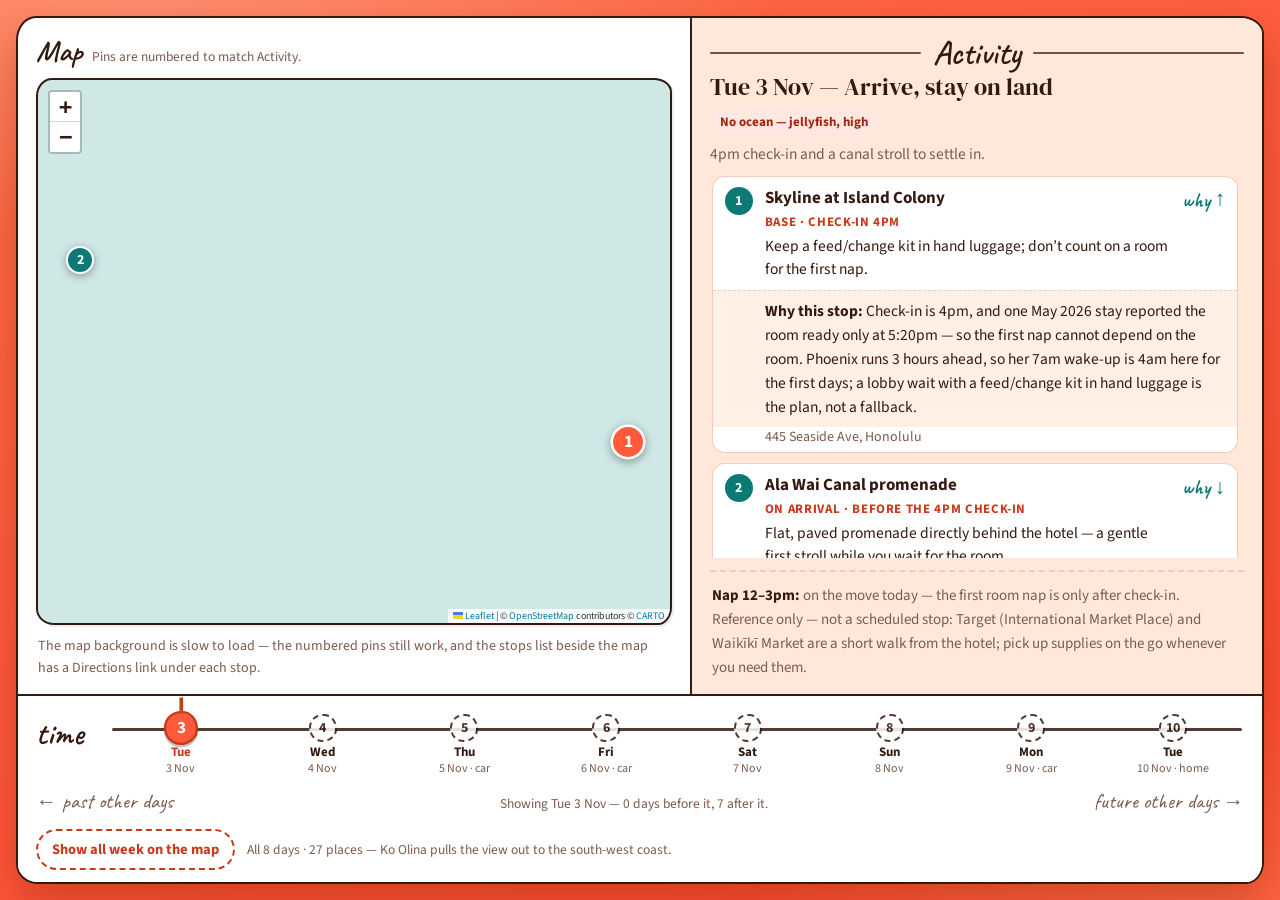
==== old_hawaii.html @ 99d87aa1 "add the website" ====
<!doctype html>
<html lang="en">
<head>
<meta charset="utf-8" />
<meta name="viewport" content="width=device-width, initial-scale=1, viewport-fit=cover" />
<meta name="color-scheme" content="light" />
<link rel="icon" href="data:," />
<title>Hawai&#699;i Retreat — Interactive Map · 3–10 Nov 2026</title>
<meta name="description" content="Interactive map of the Hawaiʻi retreat, Tue 3 – Tue 10 Nov 2026: pick a day on the timeline to see that day's stops, with the reason behind each one." />
<link rel="preconnect" href="https://fonts.googleapis.com">
<link rel="preconnect" href="https://fonts.gstatic.com" crossorigin>
<link href="https://fonts.googleapis.com/css2?family=Caveat:wght@500;600;700&family=DM+Serif+Display:ital@0;1&family=Source+Sans+3:ital,wght@0,400;0,600;0,700;1,400&display=swap" rel="stylesheet">
<link rel="stylesheet" href="[data-uri]">
<style>
:root{
  --bg:#FF5A3C; --panel:#FFF0E6; --panel2:#FFE8D9; --ink:#33190F; --muted:#7C5B4D;
  --line:#F2CDBB; --teal:#0B7A75; --teal-d:#095E59; --coral:#C93A1D; --coral-bright:#FF5A3C; --coral-bg:#FFE4D8;
  --card:#ffffff; --shadow:0 18px 44px rgba(120,30,8,.35);
  --serif:"DM Serif Display","Iowan Old Style",Palatino,Georgia,serif;
  --sans:"Source Sans 3",system-ui,-apple-system,"Segoe UI",Roboto,sans-serif;
}
*{box-sizing:border-box}
html{scroll-behavior:smooth}
body{margin:0;color:var(--ink);font-family:var(--sans);font-size:17px;line-height:1.6;-webkit-font-smoothing:antialiased;
  background:radial-gradient(1100px 520px at 12% -8%,rgba(255,255,255,.28),rgba(255,255,255,0) 60%),
             radial-gradient(900px 500px at 96% 108%,rgba(255,140,90,.55),rgba(255,140,90,0) 55%),
             linear-gradient(158deg,#FF7046 0%,#FF5A3C 46%,#FF4A2E 100%);
  background-attachment:fixed}
a{color:var(--coral);text-underline-offset:2px}
a:hover{color:var(--teal)}
h1,h2,h3{font-family:var(--serif);font-weight:400;line-height:1.12;margin:0}
p{margin:0 0 .8em}
.page{min-height:100dvh;display:flex;padding:16px}
/* Map */
.map-canvas{min-height:400px;border:1px solid var(--line);border-radius:14px;overflow:hidden;background:var(--panel)}
.map-canvas:empty::before{content:"Loading map…";display:block;padding:20px;color:var(--muted)}
.map-note{font-size:14px;color:var(--muted);margin-top:10px}
.leaflet-container{background:#CFE8E6;font-family:var(--sans)}
.leaflet-container .pin-wrap{background:transparent;border:0}
.leaflet-control-attribution{background:rgba(255,255,255,.88)!important;font-size:10px!important}
.leaflet-control-zoom a{background:var(--card)!important;color:var(--ink)!important;border-color:var(--line)!important}
.pin{width:28px;height:28px;border-radius:50%;background:var(--teal);color:#fff;display:flex;align-items:center;justify-content:center;font-weight:700;font-size:14px;line-height:1;border:2px solid #fff;box-shadow:0 2px 8px rgba(0,0,0,.35);cursor:pointer;font-family:var(--sans)}
.pin--on{background:var(--coral-bright);transform:scale(1.25)}
.stop-list{list-style:none;margin:12px 0 0;padding:0}
.stop-row{display:grid;grid-template-columns:30px 1fr;gap:10px;padding:12px 10px;border-top:1px solid var(--line);cursor:pointer;border-radius:8px}
.stop-row:first-child{border-top:none}
.stop-row:hover{background:var(--panel)}
.stop-row.map-selected{background:var(--panel2);outline:2px solid var(--teal)}
.stop-num{width:28px;height:28px;border-radius:50%;background:var(--teal);color:#fff;display:flex;align-items:center;justify-content:center;font-weight:700;font-size:14px}
.stop-row.map-selected .stop-num{background:var(--coral)}
.stop-time{font-size:13px;font-weight:700;letter-spacing:.05em;text-transform:uppercase;color:var(--coral);margin:2px 0}
.stop-row p{margin:0 0 .3em;font-size:15.5px;line-height:1.5}
.stop-addr{font-size:14px;color:var(--muted)}
.stop-links{font-size:14px;margin-top:4px}
.stop-links a{font-weight:600}
.opt-tag{display:inline-block;font-size:12px;font-weight:700;letter-spacing:.05em;text-transform:uppercase;border:1px solid var(--line);border-radius:999px;padding:2px 8px;margin-left:6px;color:var(--muted);vertical-align:middle}
.badge{display:inline-block;font-size:13px;font-weight:700;padding:5px 10px;border-radius:999px;white-space:nowrap}
.badge.no{background:#FFE8E0;color:#A32312}
.badge.pool{background:#FFF3D0;color:#8A5A00}
.badge.ocean{background:#E2F3E8;color:#1d6b43}
.badge.car{background:var(--coral-bg);color:#8A2A12}
/* ---- Sketched timeline plan: one panel, map left, Activity right, time along the bottom ---- */
.sketch-plan{--hand:"Caveat","Segoe Print",cursive;flex:1;width:100%;max-width:1480px;margin:auto;display:flex;flex-direction:column;height:calc(100dvh - 32px);min-height:560px;border:2px solid var(--ink);border-radius:20px 24px 18px 22px/24px 18px 22px 20px;background:var(--card);box-shadow:var(--shadow);overflow:hidden}
.sketch-stage{flex:1 1 auto;min-height:0;display:grid;grid-template-columns:1.08fr .92fr;align-items:stretch}
.sketch-map-col{padding:18px 18px 14px;min-width:0;min-height:0;display:flex;flex-direction:column;overflow:hidden}
.sketch-col-head{display:flex;align-items:baseline;gap:10px;margin-bottom:10px}
.sketch-word{font-family:var(--hand);font-size:30px;font-weight:600;line-height:1}
.sketch-col-note{font-size:13.5px;color:var(--muted)}
.sketch-plan .map-canvas{flex:1 1 auto;height:auto;border:2px solid var(--ink);border-radius:16px 18px 14px 18px/18px 14px 18px 16px;box-shadow:2px 2px 0 rgba(23,33,30,.08)}
.sketch-plan .map-note{margin:10px 2px 0}
.sketch-activity-col{display:flex;flex-direction:column;min-width:0;min-height:0;overflow:hidden;border-left:2px solid var(--ink);padding:18px 18px 14px;background:var(--panel2)}
.activity-word{display:flex;align-items:center;gap:12px;font-family:var(--hand);font-size:34px;font-weight:600;line-height:1;margin:0 0 4px}
.activity-rule{flex:1;border-top:2px solid var(--ink);opacity:.7;border-radius:2px}
#activityTitle{font-size:24px;margin:0}
.sketch-plan .panel-status{margin:6px 0 4px}
.sketch-plan .panel-summary{color:var(--muted);font-size:15.5px;margin:0 0 8px}
.sketch-plan .stop-list{margin:0}
.stop-scroll{flex:1 1 auto;min-height:120px;overflow-y:auto;overscroll-behavior:contain;scrollbar-width:thin;scrollbar-color:var(--coral) transparent;padding:2px 6px 2px 2px}
.stop-scroll::-webkit-scrollbar{width:8px}
.stop-scroll::-webkit-scrollbar-thumb{background:var(--coral);border-radius:99px}
.stop-scroll::-webkit-scrollbar-track{background:transparent}
.sketch-plan .stop-row{display:block;padding:0;margin:0 0 10px;border:1.5px solid var(--line);border-radius:12px 14px 12px 14px/14px 12px 14px 12px;background:var(--card);cursor:default;overflow:hidden}
.sketch-plan .stop-row:hover{background:var(--card)}
.sketch-plan .stop-row.map-selected{background:var(--card);outline:none;border-color:var(--coral);box-shadow:0 0 0 2px var(--coral)}
.sketch-plan .stop-row.map-selected .stop-num{background:var(--coral)}
.stop-toggle{appearance:none;border:0;background:transparent;font:inherit;color:inherit;display:grid;grid-template-columns:30px minmax(0,1fr) auto;gap:10px;align-items:start;width:100%;padding:10px 12px 8px;cursor:pointer;text-align:left}
.stop-toggle:focus-visible{outline:3px solid var(--coral);outline-offset:-3px;border-radius:8px}
.stop-main{min-width:0}
.stop-name{display:block;font-weight:700;font-size:17px;line-height:1.35}
.stop-time{display:block;font-size:13px;font-weight:700;letter-spacing:.05em;text-transform:uppercase;color:var(--coral);margin:2px 0}
.stop-note{display:block;font-size:15.5px;line-height:1.5;margin-top:2px}
.why-chip{font-family:var(--hand);font-size:21px;font-weight:600;color:var(--teal);white-space:nowrap;line-height:1.1;padding-top:2px}
.why-chip .why-arrow{display:inline-block}
.stop-row.is-open .why-chip .why-arrow{transform:rotate(180deg)}
.stop-why{display:none;border-top:1.5px dashed var(--line);background:var(--panel);padding:8px 14px 8px 52px}
.stop-why p{margin:0;font-size:15.5px;line-height:1.55}
.stop-row.is-open .stop-why{display:block}
@media (hover:hover) and (pointer:fine){
  .sketch-plan .stop-row:hover .stop-why,.sketch-plan .stop-row:focus-within .stop-why{display:block}
  .sketch-plan .stop-row:hover{border-color:var(--coral)}
}
.sketch-plan .stop-addr{font-size:14px;color:var(--muted);margin:0;padding:0 14px 4px 52px}
.sketch-plan .stop-links{font-size:14px;margin:0;padding:0 14px 12px 52px}
.sketch-plan .panel-foot{border-top:2px dashed var(--line);margin:12px 0 0;padding:12px 2px 0;font-size:15px;color:var(--muted)}
.sketch-plan .panel-foot b{color:var(--ink)}
.plan-timeline{flex:none;border-top:2px solid var(--ink);padding:10px 18px 12px;background:var(--card)}
.plan-timeline-top{display:grid;grid-template-columns:64px 1fr;gap:10px;align-items:start}
.time-label{font-family:var(--hand);font-size:32px;font-weight:600;line-height:1;padding-top:12px}
.tl-track{position:relative;display:flex;align-items:stretch;min-width:0}
.tl-line{position:absolute;left:2px;right:2px;top:22px;height:3px;background:var(--ink);border-radius:3px;opacity:.85}
.tl-node{position:relative;flex:1 1 0;min-width:0;appearance:none;border:0;background:transparent;font:inherit;color:var(--ink);cursor:pointer;display:flex;flex-direction:column;align-items:center;gap:3px;padding:8px 2px 4px;border-radius:12px}
.tl-node:focus-visible{outline:3px solid var(--coral);outline-offset:2px}
.tl-dot{width:28px;height:28px;border-radius:50% 46% 52% 48%/48% 52% 46% 50%;border:2.5px solid var(--ink);background:var(--card);display:flex;align-items:center;justify-content:center;font-weight:700;font-size:14px;line-height:1;position:relative;z-index:1}
.tl-node.is-past .tl-dot{background:var(--panel2)}
.tl-node.is-future .tl-dot{background:var(--card);border-style:dashed;opacity:.85}
.tl-node.is-current .tl-dot{background:var(--coral-bright);border-color:var(--coral);color:#fff;transform:scale(1.22);box-shadow:0 2px 0 rgba(23,33,30,.25)}
.tl-node.is-current .tl-dot::after{content:"";position:absolute;left:50%;top:-13px;width:2.5px;height:11px;background:var(--coral);transform:translateX(-50%)}
.tl-node.is-current .tl-dow{color:var(--coral)}
.tl-node:hover .tl-dot{border-color:var(--coral)}
.tl-dow{font-size:13px;font-weight:700;line-height:1.1}
.tl-date{font-size:12px;color:var(--muted);line-height:1.1;white-space:nowrap}
.tl-captions{display:flex;flex-wrap:wrap;gap:2px 14px;justify-content:space-between;align-items:baseline;margin-top:6px}
.tl-cap{font-family:var(--hand);font-size:21px;color:var(--muted);white-space:nowrap}
.tl-status{flex:1 1 180px;text-align:center;font-size:13.5px;color:var(--muted)}
.tl-all{display:flex;flex-wrap:wrap;gap:8px 12px;align-items:center;margin-top:10px}
.allweek-btn{appearance:none;border:2px dashed var(--coral);background:transparent;color:var(--coral);font:inherit;font-weight:700;font-size:14.5px;padding:7px 14px;border-radius:999px;cursor:pointer}
.allweek-btn[aria-pressed="true"]{background:var(--coral);color:#fff;border-style:solid}
.allweek-btn:focus-visible{outline:3px solid var(--coral);outline-offset:2px}
.tl-all-note{font-size:13.5px;color:var(--muted)}
@media (max-width:820px){
  .page{padding:8px}
  .sketch-plan{height:auto;min-height:0}
  .sketch-stage{grid-template-columns:1fr}
  .sketch-activity-col{border-left:0;border-top:2px solid var(--ink)}
  .sketch-plan .map-canvas{flex:none;height:340px;min-height:340px}
  .stop-scroll{max-height:430px}
  .plan-timeline-top{grid-template-columns:1fr}
  .time-label{padding-top:0;font-size:28px}
  .tl-dot{width:26px;height:26px}
  .tl-dow{font-size:12px}
  .tl-date{font-size:11px;white-space:normal;line-height:1.05;text-align:center}
  .tl-extra{display:none}
  .tl-cap{font-size:19px}
  body{font-size:16.5px}
}
@media (prefers-reduced-motion: reduce){
  html{scroll-behavior:auto}
  .stop-row.is-open .why-chip .why-arrow{transform:none}
}
</style>
</head>
<body>
<main class="page">
<div class="sketch-plan" id="sketchPlan">
    <div class="sketch-stage">
      <div class="sketch-map-col">
        <div class="sketch-col-head"><span class="sketch-word">Map</span><span class="sketch-col-note">Pins are numbered to match Activity.</span></div>
        <div id="mapMount" class="map-canvas" role="region" aria-label="Map of the selected day's stops"></div>
        <p class="map-note" id="mapStatus">Loading the map… Pins are numbered to match the stops list. Tap a pin, or a stop, to highlight it; tap a stop’s Directions link to open the route from the hotel.</p>
      </div>
      <div class="sketch-activity-col">
        <div class="activity-head">
          <p class="activity-word"><span class="activity-rule" aria-hidden="true"></span><span>Activity</span><span class="activity-rule" aria-hidden="true"></span></p>
          <h3 id="activityTitle">Tue 3 Nov — Arrive, stay on land</h3>
          <p class="panel-status" id="activityBadge"><span class="badge no">No ocean — jellyfish, high</span></p>
          <p class="panel-summary" id="activitySummary">4pm check-in and a canal stroll to settle in.</p>
        </div>
        <ol class="stop-list stop-scroll" id="stopList" aria-label="Stops for the selected day">
          <li class="stop-row"><button type="button" class="stop-toggle" aria-expanded="false" aria-controls="why-tue-0" aria-label="Stop 1: Skyline at Island Colony — show why this stop"><span class="stop-num">1</span><span class="stop-main"><span class="stop-name">Skyline at Island Colony — base</span><span class="stop-time">Base · check-in 4pm</span><span class="stop-note">Keep a feed/change kit in hand luggage; don’t count on a room for the first nap.</span></span><span class="why-chip" aria-hidden="true">why <span class="why-arrow">↓</span></span></button><div class="stop-why" id="why-tue-0"><p><strong>Why this stop:</strong> Check-in is 4pm, and one May 2026 stay reported the room ready only at 5:20pm — so the first nap cannot depend on the room. Phoenix runs 3 hours ahead, so her 7am wake-up is 4am here for the first days; a lobby wait with a feed/change kit in hand luggage is the plan, not a fallback.</p></div><p class="stop-addr">445 Seaside Ave, Honolulu</p></li>
          <li class="stop-row"><button type="button" class="stop-toggle" aria-expanded="false" aria-controls="why-tue-1" aria-label="Stop 2: Ala Wai Canal promenade — show why this stop"><span class="stop-num">2</span><span class="stop-main"><span class="stop-name">Ala Wai Canal promenade</span><span class="stop-time">On arrival · before the 4pm check-in</span><span class="stop-note">Flat, paved promenade directly behind the hotel — a gentle first stroll while you wait for the room.</span></span><span class="why-chip" aria-hidden="true">why <span class="why-arrow">↓</span></span></button><div class="stop-why" id="why-tue-1"><p><strong>Why this stop:</strong> The flat, paved, stroller-perfect promenade directly behind the hotel — about 1.5 miles along the canal, where outrigger crews train — is the ideal first-day outing: it fills the wait for the 4pm check-in after storing luggage, needs no ocean on a high-jellyfish day, and is best in daylight, since evenings can have biting bugs.</p></div><p class="stop-addr">Ala Wai Canal, Honolulu</p><p class="stop-links"><a href="https://www.google.com/maps/dir/?api=1&amp;destination=Ala%20Wai%20Canal%2C%20Honolulu%2C%20HI&amp;origin=21.281147,-157.825744&amp;travelmode=walking" target="_blank" rel="noopener">Directions from the hotel</a></p></li>
        </ol>
        <p class="panel-foot" id="napFoot"><b>Nap 12–3pm:</b> on the move today — the first room nap is only after check-in. Reference only — not a scheduled stop: Target (International Market Place) and Waikīkī Market are a short walk from the hotel; pick up supplies on the go whenever you need them.</p>
      </div>
    </div>

    <div class="plan-timeline" id="planTimeline">
      <div class="plan-timeline-top">
        <span class="time-label" aria-hidden="true">time</span>
        <div class="tl-track" role="group" aria-label="Trip timeline — choose a day">
          <span class="tl-line" aria-hidden="true"></span>
          <button class="tl-node is-current" type="button" data-day="tue" aria-pressed="true" aria-current="date"><span class="tl-dot">3</span><span class="tl-dow">Tue</span><span class="tl-date">3 Nov</span></button>
          <button class="tl-node is-future" type="button" data-day="wed" aria-pressed="false"><span class="tl-dot">4</span><span class="tl-dow">Wed</span><span class="tl-date">4 Nov</span></button>
          <button class="tl-node is-future" type="button" data-day="thu" aria-pressed="false"><span class="tl-dot">5</span><span class="tl-dow">Thu</span><span class="tl-date">5 Nov<span class="tl-extra"> · car</span></span></button>
          <button class="tl-node is-future" type="button" data-day="fri" aria-pressed="false"><span class="tl-dot">6</span><span class="tl-dow">Fri</span><span class="tl-date">6 Nov<span class="tl-extra"> · car</span></span></button>
          <button class="tl-node is-future" type="button" data-day="sat" aria-pressed="false"><span class="tl-dot">7</span><span class="tl-dow">Sat</span><span class="tl-date">7 Nov</span></button>
          <button class="tl-node is-future" type="button" data-day="sun" aria-pressed="false"><span class="tl-dot">8</span><span class="tl-dow">Sun</span><span class="tl-date">8 Nov</span></button>
          <button class="tl-node is-future" type="button" data-day="mon" aria-pressed="false"><span class="tl-dot">9</span><span class="tl-dow">Mon</span><span class="tl-date">9 Nov<span class="tl-extra"> · car</span></span></button>
          <button class="tl-node is-future" type="button" data-day="tue10" aria-pressed="false"><span class="tl-dot">10</span><span class="tl-dow">Tue</span><span class="tl-date">10 Nov<span class="tl-extra"> · home</span></span></button>
        </div>
      </div>
      <div class="tl-captions"><span class="tl-cap">← past other days</span><span class="tl-status" id="timelineStatus" role="status">Showing Tue 3 Nov — 0 days before it, 7 after it.</span><span class="tl-cap">future other days →</span></div>
      <div class="tl-all"><button class="allweek-btn" id="allWeekBtn" type="button" data-day="all" aria-pressed="false">Show all week on the map</button><span class="tl-all-note">All 8 days · 27 places — Ko Olina pulls the view out to the south-west coast.</span></div>
    </div>
  </div>
</main>
<script src="[data-uri]"></script>
<script>
(function(){
  /* Coordinates resolved via Meta places graph, 1 Nov 2026 survey addresses. */
  var HOTEL={lat:21.281147,lng:-157.825744};
  var PLACES={
    hotel:{label:"Skyline at Island Colony",venue:"Skyline at Island Colony",address:"445 Seaside Ave",locality:"Honolulu",region:"HI",lat:21.281147,lng:-157.825744,disp:"445 Seaside Ave, Honolulu"},
    alawai:{label:"Ala Wai Canal promenade",venue:"Ala Wai Canal",address:"",locality:"Honolulu",region:"HI",lat:21.2848,lng:-157.8375,disp:"Ala Wai Canal, Honolulu"},
    aquarium:{label:"Waik\u012bk\u012b Aquarium",venue:"Waik\u012bk\u012b Aquarium",address:"2777 Kal\u0101kaua Ave",locality:"Honolulu",region:"HI",lat:21.265825,lng:-157.821500,disp:"2777 Kal\u0101kaua Ave, Honolulu"},
    kaimana:{label:"Kaimana / Sans Souci Beach",venue:"Kaimana Beach",address:"2863 Kal\u0101kaua Ave",locality:"Honolulu",region:"HI",lat:21.263378,lng:-157.821682,disp:"2863 Kal\u0101kaua Ave, Honolulu"},
    hwak:{label:"House Without A Key, Halekulani",venue:"House Without A Key",address:"2199 K\u0101lia Rd",locality:"Honolulu",region:"HI",lat:21.277497,lng:-157.831939,disp:"2199 K\u0101lia Rd, Honolulu"},
    hyatt:{label:"Hyatt Regency — farmers market",venue:"Hyatt Regency Waikiki Beach Resort and Spa",address:"2424 Kal\u0101kaua Ave",locality:"Honolulu",region:"HI",lat:21.276113,lng:-157.825406,disp:"2424 Kal\u0101kaua Ave, Honolulu"},
    hanauma:{label:"Hanauma Bay Lookout — viewpoint only",venue:"Hanauma Bay Lookout",address:"",locality:"Honolulu",region:"HI",lat:21.2691,lng:-157.6940,disp:"Hanauma Bay Lookout, Honolulu"},
    halona:{label:"Halona Blowhole",venue:"Halona Blowhole",address:"",locality:"Honolulu",region:"HI",lat:21.2826,lng:-157.6774,disp:"Halona Blowhole, Honolulu"},
    sandy:{label:"Sandy Beach — look only",venue:"Sandy Beach",address:"",locality:"Honolulu",region:"HI",lat:21.2855,lng:-157.6730,disp:"Sandy Beach, Honolulu"},
    makapuulookout:{label:"Makapu\u02bbu Lookout — roadside viewpoint",venue:"Makapu\u02bbu Lookout",address:"",locality:"Honolulu",region:"HI",lat:21.3094,lng:-157.6569,disp:"Makapu\u02bbu Lookout, Honolulu"},
    waimanalo:{label:"Waim\u0101nalo — drive-through / photo stop",venue:"Waim\u0101nalo",address:"",locality:"Waim\u0101nalo",region:"HI",lat:21.3345,lng:-157.6976,disp:"Waim\u0101nalo, Honolulu"},
    kailua:{label:"Kailua Beach Park",venue:"Kailua Beach Park",address:"",locality:"Kailua",region:"HI",lat:21.3976,lng:-157.7280,disp:"Kailua Beach Park, Kailua"},
    pali:{label:"Nu\u02bbuanu Pali Lookout",venue:"Nu\u02bbuanu Pali Lookout",address:"",locality:"Honolulu",region:"HI",lat:21.3669,lng:-157.7942,disp:"Nu\u02bbuanu Pali Lookout, Honolulu"},
    koolina:{label:"Ko Olina Lagoon 4",venue:"Ko Olina Lagoon 4",address:"",locality:"Kapolei",region:"HI",lat:21.328317,lng:-158.122013,disp:"Ko Olina, Kapolei"},
    fortderussy:{label:"Fort DeRussy Beach",venue:"Fort DeRussy Beach Park",address:"2055 K\u0101lia Rd",locality:"Honolulu",region:"HI",lat:21.279672,lng:-157.834162,disp:"2055 K\u0101lia Rd, Honolulu"},
    kcc:{label:"KCC Farmers Market",venue:"KCC Farmers Market",address:"4303 Diamond Head Rd",locality:"Honolulu",region:"HI",lat:21.270195,lng:-157.802523,disp:"4303 Diamond Head Rd, Honolulu"},
    alamoana:{label:"Ala Moana Beach Park",venue:"Ala Moana Beach Park",address:"1201 Ala Moana Blvd",locality:"Honolulu",region:"HI",lat:21.289963,lng:-157.847652,disp:"1201 Ala Moana Blvd, Honolulu"},
    kuhio:{label:"K\u016bhi\u014d Beach — walled pools & Hula Mound",venue:"K\u016bhi\u014d Beach Park",address:"2453 Kal\u0101kaua Ave",locality:"Honolulu",region:"HI",lat:21.273224,lng:-157.824099,disp:"2453 Kal\u0101kaua Ave, Honolulu"},
    paina:{label:"P\u0101\u02bbina Waik\u012bk\u012b",venue:"P\u0101\u02bbina Waik\u012bk\u012b",address:"2552 Kal\u0101kaua Ave",locality:"Honolulu",region:"HI",lat:21.273274,lng:-157.822375,disp:"2552 Kal\u0101kaua Ave, Honolulu"},
    ahaaina:{label:"\u02bbAha\u02bbaina, Royal Hawaiian",venue:"\u02bbAha\u02bbaina Luau",address:"2259 Kal\u0101kaua Ave",locality:"Honolulu",region:"HI",lat:21.277238,lng:-157.829118,disp:"2259 Kal\u0101kaua Ave, Honolulu"},
    magicisland:{label:"Magic Island Lagoon",venue:"Magic Island Lagoon",address:"",locality:"Honolulu",region:"HI",lat:21.283040,lng:-157.846869,disp:"Ala Moana Beach Park, Honolulu"},
    alamcenter:{label:"Ala Moana Center",venue:"Ala Moana Center",address:"1450 Ala Moana Blvd",locality:"Honolulu",region:"HI",lat:21.291102,lng:-157.843470,disp:"1450 Ala Moana Blvd, Honolulu"},
    royal:{label:"Royal Hawaiian Center",venue:"Royal Hawaiian Center",address:"2201 Kal\u0101kaua Ave",locality:"Honolulu",region:"HI",lat:21.279376,lng:-157.829739,disp:"2201 Kal\u0101kaua Ave, Honolulu"},
    zoo:{label:"Honolulu Zoo",venue:"Honolulu Zoo",address:"151 Kapahulu Ave",locality:"Honolulu",region:"HI",lat:21.2647,lng:-157.8196,disp:"151 Kapahulu Ave, Honolulu"},
    makapuu:{label:"Makapu\u02bbu Point Lighthouse Trail",venue:"Makapu\u02bbu Point Lighthouse Trail",address:"",locality:"Honolulu",region:"HI",lat:21.30875,lng:-157.650475,disp:"Makapu\u02bbu Point, Honolulu"},
    kapiolani:{label:"Kapi\u02bbolani Regional Park",venue:"Kapi\u02bbolani Regional Park",address:"3840 Paki Ave",locality:"Honolulu",region:"HI",lat:21.2680,lng:-157.8290,disp:"3840 Paki Ave, Honolulu"}
  };
  function S(placeId,time,note,opts){var o=opts||{};return {place:placeId,time:time,note:note,optional:!!o.optional,mode:o.mode||"walking"};}
  var DAYS={
    tue:{title:"Tue 3 Nov — Arrive, stay on land",badge:'<span class="badge no">No ocean — jellyfish, high</span>',summary:"4pm check-in and a canal stroll to settle in.",nap:"<b>Nap 12–3pm:</b> on the move today — the first room nap is only after check-in.",also:"Reference only — not a scheduled stop: Target (International Market Place) and Waikīkī Market are a short walk from the hotel; pick up supplies on the go whenever you need them.",stops:[
      S("hotel","Base · check-in 4pm","Keep a feed/change kit in hand luggage; don\u2019t count on a room for the first nap."),
      S("alawai","On arrival · before the 4pm check-in","Flat, paved promenade directly behind the hotel — a gentle first stroll while you wait for the room.") ]},
    wed:{title:"Wed 4 Nov — Aquarium morning, music evening",badge:'<span class="badge no">No swimming — jellyfish, high</span>',summary:"One small, quiet, indoor outing, walkable from the hotel — then music with an easy exit.",nap:"<b>Protected nap 12–3pm.</b> Nothing is scheduled over it.",also:"",stops:[
      S("hotel","Base","Pool is open, but today stays on land — jellyfish high."),
      S("aquarium","Morning · 9am–4:30pm","$12 adults, under-3 free. About 1 hour, stroller-friendly, no timed ticket."),
      S("kaimana","After the Aquarium","Stroll only — no swimming today. Check the lifeguard sign board first."),
      S("hwak","Arrive ~5pm · music 5:30–8:30pm","No ticket. Order food and leave the moment she is done.") ]},
    thu:{title:"Thu 5 Nov — Car day 1: Windward Loop scenic drive",badge:'<span class="badge car">Hui car day 1 · Windward Loop</span>',summary:"Car day 1: the Windward Loop scenic drive, home by ~12:15pm for the nap. A no-ocean day on the jellyfish tail — it costs nothing. Laundry in the afternoon rest block; the Hyatt farmers market in the evening.",nap:"<b>Nap / rest ~12:15–3:00pm</b> — protected, nothing is scheduled over it. Laundry fits in this afternoon rest block, on a weekday rather than Sunday.",also:"Optional upgrade only: \u02bbAha\u02bbaina at the Royal Hawaiian also runs Thu (5:30–8pm). Don\u2019t book both it and P\u0101\u02bbina.",stops:[
      S("hotel","Hui pickup · ~8:30am","Hui station in the P3 garage. Start 15 min early; photo-inspect the car in the app.",{mode:"driving"}),
      S("hanauma","Viewpoint only · 5–15 min","Lookout above the bay — no beach entry, no tickets. She naps in the car between stops.",{mode:"driving"}),
      S("halona","5–15 min","Blowhole viewpoint from the roadside lot — no tickets, no entry line.",{mode:"driving"}),
      S("sandy","Look only · 5–15 min","Dangerous shorebreak — no swimming, no paddling. Look from the car park only.",{mode:"driving"}),
      S("makapuulookout","Roadside viewpoint · 5–15 min","The roadside lookout, not Monday\u2019s trail — the view without the walk.",{mode:"driving"}),
      S("waimanalo","Drive-through / photo stop · 5–15 min","Slow drive-through, with a photo stop if she is awake and settled.",{mode:"driving"}),
      S("kailua","The one real stop · photos & stroll","Photos, a stroll, and a short paddle only if wind and flags allow. This is the beauty you crossed the island for.",{mode:"driving"}),
      S("pali","~10 minutes · on the way home","Famously gusty — baby in the carrier against your chest. Ten minutes, then back in the car.",{mode:"driving"}),
      S("hotel","Return · ~12:15pm","Home in time for the nap. The loop ends where it started.",{mode:"driving"}),
      S("hyatt","4–8pm","Farmers market — verify the day on the Hyatt activities board on arrival; listings conflict.") ]},
    fri:{title:"Fri 6 Nov — Car day 2: Ko Olina Lagoon 4",badge:'<span class="badge car">Hui car day 2 · First ocean dips</span>',summary:"The one far beach. Early, calm, one base, home for the nap.",nap:"<b>Nap starts only slightly late</b> — home ~12:00–12:15pm.",also:"Fallback if Hui is unavailable or she had a bad night: Ala Moana lagoon, no car needed.",stops:[
      S("hotel","Hui pickup · depart ~8am","Hui station in the P3 garage. Start 15 min early; photo-inspect the car in the app."),
      S("koolina","9–11am · leave by 11am","Lagoon 4: largest free lot (~100 stalls), pool-calm water. No lifeguards — a parent stays in the water.",{mode:"driving"}),
      S("fortderussy","7:45pm · optional","Fireworks viewpoint on the Fort DeRussy grass. Bring infant ear muffs, or watch from the lanai.") ]},
    sat:{title:"Sat 7 Nov — Market morning, hula at dusk",badge:'<span class="badge ocean">Ocean OK — check signs</span>',summary:"The week\u2019s best market and its only hula show.",nap:"<b>Protected nap 12–3pm.</b>",also:"",stops:[
      S("hotel","Base","Ocean dipping is now in play, mornings only, after checking lifeguard signs/flags."),
      S("kcc","7:30–11am · arrive before 9am","Gentlest stroller crowds before 9am. Home in time for the noon nap.",{mode:"transit"}),
      S("alamoana","Afternoon · optional","Repeat slow beach: best shade, lifeguards, lagoon. No car needed.",{optional:true}),
      S("kuhio","6:30–7:30pm · arrive 6:00–6:15pm","The week\u2019s only hula show. Sit at the back edge of the grass for a fast exit.") ]},
    sun:{title:"Sun 8 Nov — Last pool morning, P\u0101\u02bbina evening",badge:'<span class="badge ocean">Ocean OK — check signs</span>',summary:"Pool in daylight; the deck closes at 9pm tonight.",nap:"<b>Protected nap 12–3pm.</b>",also:"Don\u2019t plan House Without A Key tonight — a Food & Wine Festival event occupies Halekulani 5–9pm.",stops:[
      S("hotel","Morning","Last full pool morning — pool and deck close at 9pm tonight."),
      S("kuhio","Morning · ocean alternative","Walled pools, after checking lifeguard signs. Anchored shade, not a loose umbrella.",{optional:true}),
      S("paina","Check-in 5:45pm · show-only","Show-only $135 + tax, infant free. Feed her in the room first; book back/aisle seats.") ]},
    mon:{title:"Mon 9 Nov — Car day 3: Makapu\u02bbu Lighthouse & the Zoo",badge:'<span class="badge car">Hui car day 3 · Makapu\u02bbu & Zoo</span>',summary:"A third Hui car day: the lighthouse walk in the morning, the Zoo — with a leisurely Kapi\u02bbolani Park stroll woven into the visit — on the drive back, home for the nap, then the K\u016bhi\u014d swim. The pool is closed all day.",nap:"<b>Nap ~12:15–3:00pm</b> — straight after getting back from the Zoo, so she rests after the drive back. Use it to pack most bags.",also:"",stops:[
      S("hotel","Hui pickup · ~7:15am","Pick up the Hui car at the hotel and leave early for Makapu\u02bbu — the walk starts at 8:00am.",{mode:"driving"}),
      S("makapuu","8:00–9:30am · walk","Fully paved 2-mile round trip, climbing ~500 ft. No shade — and a windy point in 20–22 mph trades.",{mode:"driving"}),
      S("zoo","10:30am–12:00pm · on the drive back","$21/adult, infants 0–2 free. Opens 10:00am. Shaded and stroller-friendly.",{mode:"driving"}),
      S("kapiolani","~20–30 min · woven into the Zoo visit","A leisurely park stroll under the trees, right where the Zoo already is — no extra travel.",{mode:"driving"}),
      S("kuhio","3:30–5:00pm · after the nap","Afternoon K\u016bhi\u014d swim — the beach session moved here, after the nap. Anchored shade, lifeguard signs checked as always.") ]},
    tue10:{title:"Tue 10 Nov — Checkout at noon, slow last day, night flight",badge:'<span class="badge pool">Checkout noon · Bags stored · Flight ~11pm</span>',summary:"One afternoon base — Ala Moana, or Kapi\u02bbolani Park if you stay in Waik\u012bk\u012b — an early dinner, and a fixed 8:30pm taxi. Plenty of time, deliberately not filled.",nap:"<b>No room after noon</b> — the 12–3pm rest is a shade-and-stroller nap at Magic Island, not a room nap.",also:"Waik\u012bk\u012b-only alternative: Kapi\u02bbolani Park lawn, with the Zoo (10am–4pm) or Aquarium (9am–4:30pm) as the one gentle outing. Day bag only after checkout.",stops:[
      S("hotel","Checkout noon · bags stored","Early paddle first, then checkout. Confirm noon checkout at check-in on Tue 3; ask about day-use/shower access; agree the 8:30pm taxi in the morning."),
      S("kuhio","Early morning","Final paddle in the walled pools — check signs/flags first. Pool is closed."),
      S("magicisland","12–3pm · stroller nap","Keep the rest as a stroller/carrier nap in banyan shade on the Ala Moana grass; short lagoon paddle before or after."),
      S("alamcenter","3–4:30pm · listed Tue 10am–8pm","Shaded walkways, food-court seating, restrooms — a feed and a change before the ride back. Open-air, not sealed air-conditioning."),
      S("royal","~5pm · early dinner & last stroll","Royal Hawaiian Center (listed Tue 10am–9pm), minutes from the hotel."),
      S("hotel","7–8pm · collect bags","Last rinse/change at the beach facilities, then collect bags, change her into travel clothes, feed her. Taxi 8:30pm for the ~11pm flight.") ]},
    all:{title:"The whole week at a glance",badge:'<span class="badge car">8 days · 3 car days</span>',summary:"Every place in the plan, in one view. Ko Olina pulls the view out to the south-west coast and the Windward Loop pulls it east to Kailua — pick a single day to see Waik\u012bk\u012b up close.",nap:"<b>Every day:</b> the 12–3pm nap is protected, except the no-room afternoon of Tue 10.",also:"",stops:[
      S("hotel","Every day","Base: 445 Seaside Ave. Check-in 4pm Tue 3; checkout noon Tue 10."),
      S("alawai","Tue 3","The first-day canal stroll, on arrival before the 4pm check-in — flat, paved and stroller-perfect, directly behind the hotel."),
      S("aquarium","Wed 4","The single outing on jellyfish days."),
      S("kaimana","Wed 4","Stroll only on Wed — no swimming in the jellyfish window."),
      S("hwak","Wed 4 (or Thu 5)","House Without A Key: the no-ticket \u201cluau\u201d with an easy exit."),
      S("hanauma","Thu 5 · Car day 1","Hanauma Bay lookout, viewpoint only — no beach entry, no tickets.",{mode:"driving"}),
      S("halona","Thu 5 · Car day 1","Halona Blowhole viewpoint, 5–15 minutes, no tickets.",{mode:"driving"}),
      S("sandy","Thu 5 · Car day 1","Sandy Beach, look only — dangerous shorebreak, no swimming.",{mode:"driving"}),
      S("makapuulookout","Thu 5 · Car day 1","Makapu\u02bbu Lookout, the roadside viewpoint — Monday is the trail version.",{mode:"driving"}),
      S("waimanalo","Thu 5 · Car day 1","Waim\u0101nalo drive-through / photo stop.",{mode:"driving"}),
      S("kailua","Thu 5 · Car day 1","Kailua Beach Park, the one real stop — photos, stroll, short paddle only if wind and flags allow.",{mode:"driving"}),
      S("pali","Thu 5 · Car day 1","Nu\u02bbuanu Pali Lookout, ~10 minutes — famously gusty, baby in carrier.",{mode:"driving"}),
      S("hyatt","Thu 5 (also Tue 3)","Farmers market — day listings conflict; verify on arrival."),
      S("koolina","Fri 6","The second car day, by Hui."),
      S("fortderussy","Fri 6 evening","Fireworks viewpoint, 7:45pm."),
      S("kcc","Sat 7","Saturday farmers market, before 9am."),
      S("alamoana","Sat 7 · Tue 10","Retreat-pace base camp: lagoon, shade, lifeguards, no car."),
      S("alamcenter","Tue 10","Ala Moana Center, listed Tue 10am–8pm: the Tue 10 afternoon cool/shade break, across from the beach park."),
      S("royal","Tue 10","Royal Hawaiian Center, listed Tue 10am–9pm: early dinner and last stroll, minutes from the hotel."),
      S("makapuu","Mon 9 · Car day 3 · 8:00–9:30am walk","Makapu\u02bbu Point Lighthouse Trail: DLNR-listed, open 7:00am–6:45pm daily, fully paved 2-mile round trip climbing ~500 ft, free parking — the one stroller-able hike on O\u02bbahu. No shade; windy point in 20–22 mph trades.",{mode:"driving"}),
      S("zoo","Mon 9 · 10:30am–12:00pm on the drive back · Tue 10 optional","Honolulu Zoo: the second stop on car day 3, and the Waik\u012bk\u012b-only afternoon option on Tue 10. $21/adult, infants 0–2 free."),
      S("kapiolani","Mon 9 · ~20–30 min stroll, woven into the Zoo visit","Kapi\u02bbolani Regional Park: Hawai\u02bbi\u2019s oldest and largest public park — 500+ acres of lawns, banyan and shade trees and walking paths under Diamond Head. The Zoo sits inside it, so the stroll costs no extra travel.",{mode:"driving"}),
      S("kapiolani","Tue 10 · optional","Kapi\u02bbolani Regional Park: free lawns and banyan shade for the no-room nap, if you skip the bus to Ala Moana.",{optional:true}),
      S("kuhio","Sat–Tue 10","Walled pools, and the Sat hula mound."),
      S("paina","Sun 8","P\u0101\u02bbina show-only, the optional splurge."),
      S("ahaaina","Thu 5 · optional","The better-experience alternative — choose one luau, not both.",{optional:true}),
      S("magicisland","Tue 10","Stroller-nap shade on the no-room afternoon.") ]}
  };
  /* Detailed reasons for each stop —
     same days, stops, times and notes, with the “why” spelled out. Order
     matches each day’s stops array above. */
  var WHY={
    tue:["Check-in is 4pm, and one May 2026 stay reported the room ready only at 5:20pm — so the first nap cannot depend on the room. Phoenix runs 3 hours ahead, so her 7am wake-up is 4am here for the first days; a lobby wait with a feed/change kit in hand luggage is the plan, not a fallback.",
      "The flat, paved, stroller-perfect promenade directly behind the hotel — about 1.5 miles along the canal, where outrigger crews train — is the ideal first-day outing: it fills the wait for the 4pm check-in after storing luggage, needs no ocean on a high-jellyfish day, and is best in daylight, since evenings can have biting bugs."],
    wed:["The pool is open, but the jellyfish calendar puts today at high probability and an infant cannot report a sting. Staying on land today costs nothing — the Aquarium is the outing instead.",
      "Small, quiet and indoors, about an hour at a comfortable pace, stroller-friendly with no timed ticket. It fits a morning slot before the nap and pairs with the Kaimana stroll as one walkable outing, with no swimming in the jellyfish window.",
      "The stroll is the point, not the water: Kaimana is a 20–25 minute walk east and a real morning outing, but today is stroll-only. Checking the lifeguard’s purple-flag board first is the rule on a high-probability jellyfish day.",
      "No ticket and no three-hour commitment: arrive for a lawn table, hear live Hawaiian music and hula, and leave the moment she is done. That easy exit is why it fills a jellyfish-day evening better than a booked luau, and why it is the trip’s “luau” at her age."],
    thu:["Hui\u2019s station is in the P3 garage at the hotel, so the ~8:30am pickup needs no transfer — start 15 minutes early and photo-inspect the car in the app, as on the other car days, to cover the slow Bluetooth unlock in the garage and the zero-grace late fees. The loop is built around her: she naps in the car, in air conditioning, between stops, and the ~12:15pm return keeps the nap intact.",
      "Viewpoint only, from the lookout above the bay — no beach entry, no tickets and no entry line, five to fifteen minutes and back in the car. On the jellyfish tail day a viewpoint costs nothing: the ocean was never in play today, so seeing the bay from above is the whole of it, with no swimming decision to make.",
      "A roadside-lot viewpoint, five to fifteen minutes, no tickets — the blowhole is the stop, not a destination to set up at. She stays in the loop\u2019s rhythm: a short stop, drive on, and a car nap in between.",
      "Look only, and the reason is safety, not pace: Sandy Beach has a genuinely dangerous shorebreak, so there is no swimming and no paddling here, whatever the flags say elsewhere. Five to fifteen minutes from the car park, then drive on — the loop\u2019s viewpoints are for looking, and the one real beach stop is still to come at Kailua.",
      "The roadside viewpoint, not Monday\u2019s trail: the same headland view without the two-mile walk, the climb or the no-shade exposure. Five to fifteen minutes, no tickets — Monday is the walk version, today is the drive-by version, and the two do not duplicate each other.",
      "A drive-through with a photo stop if she is awake and settled — no setup, no tickets, five to fifteen minutes at most. The windward coast is the point of the loop: the Ko\u02bbolau cliffs dropping into turquoise water, seen from the car and the roadside, with the baby napping between stops.",
      "The one real stop, and the reason for crossing the island: Kailua is the scenic beauty you asked to see — the postcard Hawai\u02bbi that Waik\u012bk\u012b, a city beach, never shows. Photos, a stroll, and a short paddle only if the wind and the lifeguard flags allow; if either says no, photos and a stretch are the stop, with no pressure to set up camp. It is also the longest stop on the loop, so it is the one place the morning slows down.",
      "Famously gusty — in this week\u2019s trades, hold her in the carrier against your chest and make it about ten minutes, no more. The Pali is the last viewpoint on the way home, a cliff-and-valley panorama you cannot get from Waik\u012bk\u012b, and ten minutes is enough for it; if the wind is wild, the view from the car park still counts, then drive on.",
      "Home by ~12:15pm, so the nap is protected — the loop is a morning, not a day, and the afternoon is rest and laundry, not a second outing. That is the point of doing the loop on Thursday: the jellyfish tail day had no ocean to lose, the baby napped in the car between five-to-fifteen-minute stops with no tickets, and the rest of the day stays retreat-paced.",
      "Farmers-market fruit covers the baby\u2019s fresh-fruit needs, and Thu is the realistic session after an ambitious arrival night. Listings conflict on the market\u2019s day, so the day is verified on the Hyatt activities board on arrival rather than assumed."],
    fri:["Hui’s station is in the P3 garage at the hotel and its ~2 stalls are a real availability risk, so the car is reserved in advance. Starting 15 minutes early, photo-inspecting the car in the app and padding the return covers the slow Bluetooth unlock in the garage and the zero-grace late fees.",
      "In 20–22 mph NE trades Kailua is choppy with blowing sand, while Ko Olina’s rock-breakwater lagoons stay pool-calm. Lagoon 4 has the largest free lot (~100 stalls, reported gone by 9:30am), so an ~8am departure and an 11am leave protect both the parking and the nap — at the cost of ~2 hours’ driving for ~2 hours of beach.",
      "Fireworks are 7:45pm in November, not 8pm. The Fort DeRussy grass is far enough west that booms off the towers are softened, with an easy stroller exit — or the lanai costs no travel at all. Infant ear muffs if you go in person; either way it is optional, at ~10:45pm Phoenix body-time."],
    sat:["The jellyfish window is over, so ocean dipping is in play — but the calendar is an estimate and jellyfish can appear any day, so mornings only and only after checking the lifeguard signs/flags.",
      "The week’s best market, and the only one that ends in time for the noon nap. Arriving before 9am is for the gentlest stroller crowds; the Food & Wine Festival event at KCC that evening does not affect the morning market.",
      "The retreat-pace base camp: best shade, lifeguards and a rock-walled lagoon, and it needs no car at all. It is the afternoon repeat beach precisely because it asks nothing new of the day.",
      "This is the week’s only hula show — Tuesday shows were discontinued after June 2026, and 2026 shows are Saturdays 6:30–7:30pm. Arriving 6:00–6:15pm and sitting at the back edge of the grass buys a fast infant exit from a dusk, after-dark event."],
    sun:["The pool, jacuzzi and deck close at 9pm tonight until 16 Nov, so the pool is used in daylight and not saved for the evening. There is no pool farewell on Mon or Tue — this morning is the last of it.",
      "The calmest, shallowest water in Waikīkī in two breakwater-walled pools, with lifeguards and restrooms by the Hula Mound. Shade is scarce, so anchored shade — not a loose umbrella in 20+ mph wind — is the plan.",
      "Show-only at $135 + tax is the low-regret version: feed her in the kitchenette first and just watch, instead of paying for a buffet recent reviews praise less than the show. It is the closest luau (~10–12 min), rooftop lift access makes the early exit home easiest, and back/aisle seats plus ear muffs cover the drums and fire-knife finale."],
    mon:["A third Hui car day, picked up at the hotel: the ~7:15am start gets you to the Makapu\u02bbu trailhead for the 8:00am walk, and back via the Zoo in time for the ~12:15pm nap. The pool is closed all day Monday, so the car day — not the pool — is what fills the morning.",
      "DLNR-listed open 7:00am–6:45pm daily, fully paved 2-mile round trip climbing ~500 ft, free parking — the one stroller-able hike on O\u02bbahu — with the caution that it has no shade and sits on the windy point in 20–22 mph trades. The 8:00–9:30am walk gets it done before the heat of the day.",
      "Moved from Thu to Mon so it sits on the drive back from Makapu\u02bbu: the Zoo opens at 10:00am, is shaded and stroller-friendly at $21/adult with infants 0–2 free, and the 10:30am–12:00pm visit ends in time for the shifted ~12:15–3:00pm nap.",
      "Hawai\u02bbi\u2019s oldest and largest public park — 500+ acres of lawns, banyan and shade trees and walking paths under Diamond Head — and the leisurely greenery walk you asked for, at zero extra travel because the Zoo sits inside it. Woven into the Zoo visit as a ~20–30 minute stroll, with the baby able to nap in the stroller under the trees, it still ends in time for the ~12:15–3:00pm nap.",
      "The beach moves to after the nap: a 3:30–5:00pm K\u016bhi\u014d swim in the walled pools, after checking lifeguard signs as always, with anchored shade — not a loose umbrella in 20+ mph wind. Repeating the favourite slow beach rather than learning a new one keeps the day easy."],
    tue10:["Published checkout is 11am, so the noon checkout in this plan is confirmed at check-in on Tue 3 to avoid a late-checkout charge. Bags go into free luggage storage, a separate day bag carries the afternoon, and the 8:30pm taxi is agreed in the morning — with buffer for an infant, stored bags and evening traffic.",
      "The pool is closed, so the beach is the morning: a final early paddle in the walled pools, checked against the lifeguard signs first, then rinse, shower and pack before noon.",
      "She still needs the 12–3pm nap; she just won’t have a room for it. Magic Island’s banyan shade, grass, lifeguards, restrooms and showers make it the best shade in walking distance for a stroller/carrier nap, with a short lagoon paddle before or after.",
      "It sits across the street from the beach park, so there is no second journey. Listed Tue 10am–8pm, it is shaded walkways, food-court seating and restrooms for a feed and a change — honestly open-air, not a sealed air-conditioned refuge.",
      "Back in Waikīkī for a sunset promenade stroll and an early dinner a few minutes from the hotel. Royal Hawaiian Center lists Tue 10am–9pm, so there is no rush and no booking needed to wander, sit and eat before collecting the bags.",
      "There is no guaranteed shower after checkout, so the last rinse and change happen at the beach facilities. Back at the hotel in good time: collect bags, travel clothes and a feed before the taxi, then sleep clothes and a feed at takeoff — HNL has no nap room, and boarding is ~10:20pm."],
    all:["Base for all 8 days: 4pm check-in Tue 3, noon checkout Tue 10, free luggage storage after checkout.",
      "Tue 3: the flat, paved, stroller-perfect promenade directly behind the hotel — about 1.5 miles along the canal, where outrigger crews train — fills the wait for the 4pm check-in after storing luggage, needs no ocean on a high-jellyfish day, and is best in daylight, since evenings can have biting bugs.",
      "Wed 4: the small, quiet, indoor outing on a high-probability jellyfish day.",
      "Wed 4 stroll only — no swimming in the jellyfish window.",
      "Wed 4 (or Thu 5): the no-ticket “luau” with an easy exit. Avoid Sun 8 — festival event at Halekulani.",
      "Thu 5, car day 1: Hanauma Bay lookout, viewpoint only — no beach entry, no tickets, five to fifteen minutes. A no-ocean viewpoint on the jellyfish tail day costs nothing.",
      "Thu 5, car day 1: Halona Blowhole, a roadside-lot viewpoint — five to fifteen minutes, no tickets, then drive on.",
      "Thu 5, car day 1: Sandy Beach, look only — dangerous shorebreak, no swimming. The loop\u2019s viewpoints are for looking.",
      "Thu 5, car day 1: Makapu\u02bbu Lookout, the roadside viewpoint — the drive-by version of Monday\u2019s trail, five to fifteen minutes, no tickets.",
      "Thu 5, car day 1: Waim\u0101nalo, a drive-through with a photo stop if she is awake and settled — the windward coast is the point of the loop.",
      "Thu 5, car day 1: Kailua Beach Park, the one real stop and the reason for crossing the island — photos, a stroll, and a short paddle only if wind and flags allow.",
      "Thu 5, car day 1: Nu\u02bbuanu Pali Lookout, about ten minutes on the way home — famously gusty, baby in the carrier against your chest. Home by ~12:15pm for the nap.",
      "Farmers market Thu 5 (also Tue 3, ambitious) — verify the day on arrival; listings conflict.",
      "Fri 6 by Hui, car day 2: pool-calm lagoons in 20–22 mph trades; out by 8am, home for the nap.",
      "Fri 6, 7:45pm: fireworks from the grass, ear muffs, or from the lanai.",
      "Sat 7, before 9am: the week’s best market, home for the noon nap.",
      "Sat 7 and Tue 10: retreat-pace base camp — lagoon, shade, lifeguards, no car.",
      "Tue 10, 3–4:30pm: shaded walkways and food court across from Magic Island.",
      "Tue 10 ~5pm: early dinner and last stroll, minutes from the hotel.",
      "Mon 9, car day 3: DLNR-listed open 7:00am–6:45pm daily, fully paved 2-mile round trip climbing ~500 ft, free parking — the one stroller-able hike on O\u02bbahu — with the caution that it has no shade and sits on the windy point in 20–22 mph trades. Walk 8:00–9:30am, from a ~7:15am Hui pickup at the hotel.",
      "Mon 9, 10:30am–12:00pm on the drive back from Makapu\u02bbu, and the Tue 10 Waik\u012bk\u012b-only afternoon option: shaded, stroller-friendly, 10am–4pm, $21/adult, infants 0–2 free. On Mon it ends in time for the ~12:15–3:00pm nap.",
      "Mon 9, woven into the Zoo visit: Hawai\u02bbi\u2019s oldest and largest public park — 500+ acres of lawns, banyan and shade trees and walking paths under Diamond Head — a ~20–30 minute leisurely stroll at zero extra travel, since the Zoo sits inside the park; the baby can nap in the stroller under the trees, and it ends in time for the ~12:15–3:00pm nap.",
      "Tue 10 Waikīkī-only alternative: free lawns and banyan shade for the no-room nap.",
      "Sat–Tue 10: walled pools and the Sat hula mound. Check lifeguard signs every morning.",
      "Sun 8: Pāʻina show-only, the optional splurge. Feed her first; back/aisle seats.",
      "Thu 5 only, and only instead of Pāʻina — one luau, not both.",
      "Tue 10, 12–3pm: banyan shade for the stroller nap on the no-room afternoon."]
  };
  function esc(s){return String(s).replace(/&/g,"&amp;").replace(/</g,"&lt;").replace(/>/g,"&gt;").replace(/"/g,"&quot;");}
  var titleEl=document.getElementById("activityTitle");
  var badgeEl=document.getElementById("activityBadge");
  var summaryEl=document.getElementById("activitySummary");
  var listEl=document.getElementById("stopList");
  var footEl=document.getElementById("napFoot");
  var tlStatusEl=document.getElementById("timelineStatus");
  var DAY_ORDER=["tue","wed","thu","fri","sat","sun","mon","tue10"];
  var DAY_LABELS={tue:"Tue 3 Nov",wed:"Wed 4 Nov",thu:"Thu 5 Nov",fri:"Fri 6 Nov",sat:"Sat 7 Nov",sun:"Sun 8 Nov",mon:"Mon 9 Nov",tue10:"Tue 10 Nov",all:"All week"};
  var statusEl=document.getElementById("mapStatus");
  var mountEl=document.getElementById("mapMount");
  var currentMap=null, currentDay="tue", mapFailed=false;
  function placeRef(p){return {label:p.label,venue:p.venue,address:p.address,locality:p.locality,region:p.region,lat:p.lat,lng:p.lng};}
  function linkFor(stop){
    var p=PLACES[stop.place];
    if(stop.place==="hotel") return "";
    var dest=[p.venue||p.label,p.address,p.locality,p.region].filter(function(x){return x;}).join(", ");
    var url="https://www.google.com/maps/dir/?api=1&amp;destination="+encodeURIComponent(dest)+"&amp;origin="+HOTEL.lat+","+HOTEL.lng+"&amp;travelmode="+encodeURIComponent(stop.mode||"walking");
    return '<a href="'+url+'" target="_blank" rel="noopener">Directions from the hotel</a>';
  }
  function renderPanel(day,dayKey){
    var whys=WHY[dayKey]||[];
    var rows=day.stops.map(function(stop,i){
      var p=PLACES[stop.place];
      var why=whys[i]||"";
      var whyId="why-"+dayKey+"-"+i;
      return '<li class="stop-row"><button type="button" class="stop-toggle" aria-expanded="false" aria-controls="'+whyId+'" aria-label="Stop '+(i+1)+': '+esc(p.label)+' — show why this stop"><span class="stop-num">'+(i+1)+'</span><span class="stop-main"><span class="stop-name">'+esc(p.label)+(stop.optional?'<span class="opt-tag">Optional</span>':"")+'</span><span class="stop-time">'+esc(stop.time)+'</span><span class="stop-note">'+esc(stop.note)+'</span></span><span class="why-chip" aria-hidden="true">why <span class="why-arrow">↓</span></span></button>'
        +(why?'<div class="stop-why" id="'+whyId+'"><p><strong>Why this stop:</strong> '+esc(why)+'</p></div>':"")
        +'<p class="stop-addr">'+esc(p.disp)+'</p>'+(linkFor(stop)?'<p class="stop-links">'+linkFor(stop)+'</p>':"")+'</li>';
    }).join("");
    if(titleEl) titleEl.textContent=day.title;
    if(badgeEl) badgeEl.innerHTML=day.badge;
    if(summaryEl) summaryEl.textContent=day.summary;
    if(listEl){ listEl.innerHTML=rows; listEl.scrollTop=0; }
    if(footEl) footEl.innerHTML=day.nap+(day.also?" "+esc(day.also):"");
    return Array.prototype.slice.call(listEl.querySelectorAll(".stop-row"));
  }
  function closeAllRows(rows){
    rows.forEach(function(o){
      o.classList.remove("is-open","map-selected");
      var b=o.querySelector(".stop-toggle");
      if(b) b.setAttribute("aria-expanded","false");
    });
  }
  function openRow(rows,i,opts){
    var o=opts||{};
    if(!rows[i]) return;
    closeAllRows(rows);
    var row=rows[i], btn=row.querySelector(".stop-toggle");
    row.classList.add("is-open");
    if(o.highlight!==false) row.classList.add("map-selected");
    if(btn) btn.setAttribute("aria-expanded","true");
    if(o.selectPin && currentMap && currentMap.selectPlace){ try{currentMap.selectPlace(i);}catch(e){} }
    if(o.scroll){ try{row.scrollIntoView({block:"nearest"});}catch(e){} }
  }
  function attachRowHandlers(rows){
    rows.forEach(function(row,i){
      var btn=row.querySelector(".stop-toggle");
      if(!btn) return;
      btn.addEventListener("click",function(){
        var wasOpen=row.classList.contains("is-open");
        closeAllRows(rows);
        if(!wasOpen){
          row.classList.add("is-open","map-selected");
          btn.setAttribute("aria-expanded","true");
          if(currentMap && currentMap.selectPlace){ try{currentMap.selectPlace(i);}catch(e){} }
        }
      });
    });
  }
  function updateTimeline(dayKey){
    var nodes=Array.prototype.slice.call(document.querySelectorAll(".tl-node"));
    var cur=DAY_ORDER.indexOf(dayKey);
    nodes.forEach(function(b){
      var idx=DAY_ORDER.indexOf(b.getAttribute("data-day"));
      var isCur=dayKey!=="all"&&idx===cur;
      b.classList.toggle("is-current",isCur);
      b.classList.toggle("is-past",dayKey!=="all"&&idx<cur);
      b.classList.toggle("is-future",dayKey!=="all"&&idx>cur);
      b.setAttribute("aria-pressed",isCur?"true":"false");
      if(isCur) b.setAttribute("aria-current","date"); else b.removeAttribute("aria-current");
    });
    var allBtn=document.getElementById("allWeekBtn");
    if(allBtn) allBtn.setAttribute("aria-pressed",dayKey==="all"?"true":"false");
    if(tlStatusEl){
      tlStatusEl.textContent=dayKey==="all"
        ?"Showing all week — 27 places. Pick a day on the timeline to focus it."
        :"Showing "+DAY_LABELS[dayKey]+" — "+cur+" day"+(cur===1?"":"s")+" before it, "+(DAY_ORDER.length-1-cur)+" after it.";
    }
  }
  function showFallback(){
    mapFailed=true;
    if(mountEl) mountEl.innerHTML='<p style="padding:20px;color:var(--muted)">The map could not load in this browser. The numbered stops list still shows each day\u2019s places in order, with a Directions link under each stop.</p>';
    if(statusEl) statusEl.textContent="Map unavailable in this view \u2014 the numbered stops list beside it still shows each day\u2019s places in order, with a Directions link under each stop.";
  }
  /* Leaflet + OpenStreetMap/CARTO tiles: no key, works in any desktop or
     mobile browser and on GitHub Pages, unlike the previous Meta-only map
     control, which rendered only inside Muse\u2019s mobile view. */
  function mountDay(dayKey){
    var day=DAYS[dayKey]; if(!day) return;
    currentDay=dayKey;
    updateTimeline(dayKey);
    var rows=renderPanel(day,dayKey);
    attachRowHandlers(rows);
    openRow(rows,0,{highlight:false});
    if(currentMap&&currentMap.destroy){try{currentMap.destroy();}catch(e){} currentMap=null;}
    mountEl.innerHTML="";
    if(mapFailed||typeof L==="undefined"){showFallback();return;}
    var stops=day.stops;
    var latlngs=stops.map(function(st){var pl=PLACES[st.place];return [pl.lat,pl.lng];});
    try{
      var map=L.map(mountEl,{scrollWheelZoom:false});
      var tileUrl="https://{s}.basemaps.cartocdn.com/light_all/{z}/{x}/{y}{r}.png";
      var tiles=L.tileLayer(tileUrl,{maxZoom:19,subdomains:"abcd",attribution:'\u00a9 <a href="https://www.openstreetmap.org/copyright" target="_blank" rel="noopener">OpenStreetMap</a> contributors \u00a9 <a href="https://carto.com/attributions" target="_blank" rel="noopener">CARTO</a>'});
      var tileErrors=0,swapped=false;
      tiles.on("tileerror",function(){
        tileErrors++;
        if(tileErrors>4&&!swapped){swapped=true;tiles.setUrl("https://tile.openstreetmap.org/{z}/{x}/{y}.png");}
        else if(tileErrors>10&&statusEl){statusEl.textContent="The map background is slow to load \u2014 the numbered pins still work, and the stops list beside the map has a Directions link under each stop.";}
      });
      tiles.addTo(map);
      var markers=stops.map(function(st,i){
        var pl=PLACES[st.place];
        var m=L.marker([pl.lat,pl.lng],{icon:L.divIcon({className:"pin-wrap",html:'<div class="pin">'+(i+1)+'</div>',iconSize:[28,28],iconAnchor:[14,14]}),title:pl.label,keyboard:true,alt:"Stop "+(i+1)+": "+pl.label});
        m.on("click",function(){highlightPin(i,false);openRow(rows,i,{scroll:true});});
        m.addTo(map);
        return m;
      });
      function highlightPin(i,pan){
        markers.forEach(function(mk,j){
          var el=mk.getElement(); if(!el) return;
          var pinEl=el.querySelector(".pin"); if(pinEl) pinEl.classList.toggle("pin--on",j===i);
        });
        if(pan&&markers[i]){try{map.panTo(markers[i].getLatLng(),{animate:true});}catch(e){}}
      }
      map.fitBounds(L.latLngBounds(latlngs),{padding:[26,26]});
      if(map.getZoom()>16) map.setZoom(16);
      if(window.requestAnimationFrame){requestAnimationFrame(function(){try{map.invalidateSize();}catch(e){}});}
      highlightPin(0,false);
      currentMap={selectPlace:function(i){highlightPin(i,true);},destroy:function(){try{map.remove();}catch(e){}}};
      if(statusEl) statusEl.textContent="Pins are numbered to match the stops list. Tap a pin, or a stop, to highlight it; tap a stop\u2019s Directions link to open the route from the hotel.";
    }catch(e){showFallback();}
  }
  var nodeBtns=Array.prototype.slice.call(document.querySelectorAll(".tl-node"));
  nodeBtns.forEach(function(b){
    b.addEventListener("click",function(){mountDay(b.getAttribute("data-day"));});
  });
  var allBtn=document.getElementById("allWeekBtn");
  if(allBtn){allBtn.addEventListener("click",function(){mountDay("all");});}
  var track=document.getElementById("planTimeline");
  if(track){
    track.addEventListener("keydown",function(e){
      if(e.key!=="ArrowRight"&&e.key!=="ArrowLeft"&&e.key!=="Home"&&e.key!=="End") return;
      if(!e.target||!e.target.classList||!e.target.classList.contains("tl-node")) return;
      e.preventDefault();
      var idx;
      if(e.key==="Home") idx=0;
      else if(e.key==="End") idx=DAY_ORDER.length-1;
      else if(currentDay==="all") idx=e.key==="ArrowRight"?0:DAY_ORDER.length-1;
      else idx=e.key==="ArrowRight"?Math.min(DAY_ORDER.length-1,DAY_ORDER.indexOf(currentDay)+1):Math.max(0,DAY_ORDER.indexOf(currentDay)-1);
      mountDay(DAY_ORDER[idx]);
      var nextBtn=track.querySelector('.tl-node[data-day="'+DAY_ORDER[idx]+'"]');
      if(nextBtn) nextBtn.focus();
    });
  }
  mountDay("tue");
})();
</script>
</body>
</html>
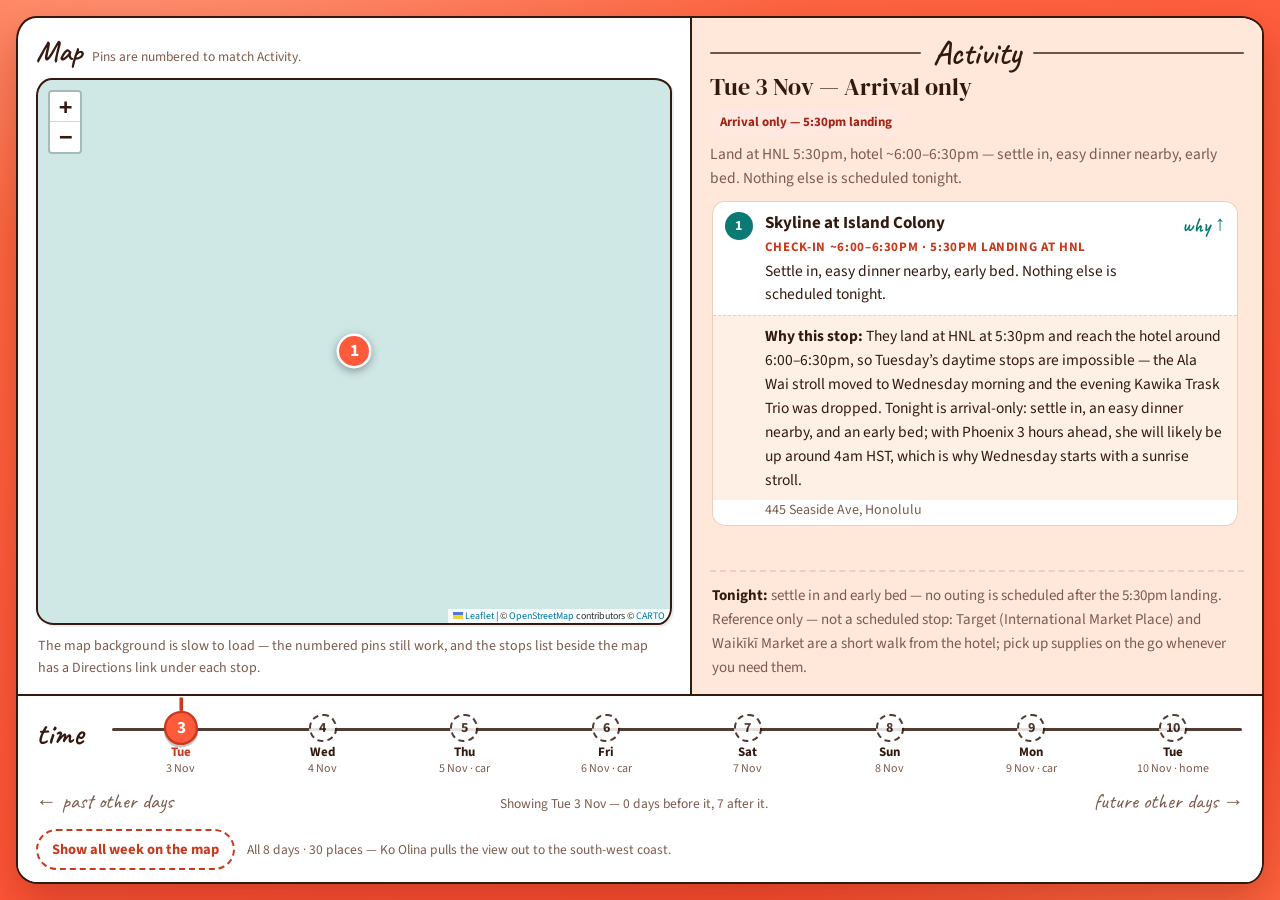
==== commit 59afe9e8: "modified:   app.js 	new file:   assets/photos/beach-walk-hula.jpg 	new file:   assets/photos/desktop" ====
--- a/old_hawaii.html
+++ b/old_hawaii.html
@@ -161,15 +161,14 @@
       <div class="sketch-activity-col">
         <div class="activity-head">
           <p class="activity-word"><span class="activity-rule" aria-hidden="true"></span><span>Activity</span><span class="activity-rule" aria-hidden="true"></span></p>
-          <h3 id="activityTitle">Tue 3 Nov — Arrive, stay on land</h3>
-          <p class="panel-status" id="activityBadge"><span class="badge no">No ocean — jellyfish, high</span></p>
-          <p class="panel-summary" id="activitySummary">4pm check-in and a canal stroll to settle in.</p>
+          <h3 id="activityTitle">Tue 3 Nov — Arrival only</h3>
+          <p class="panel-status" id="activityBadge"><span class="badge no">Arrival only — 5:30pm landing</span></p>
+          <p class="panel-summary" id="activitySummary">Land at HNL 5:30pm, hotel ~6:00–6:30pm — settle in, easy dinner nearby, early bed. Nothing else is scheduled tonight.</p>
         </div>
         <ol class="stop-list stop-scroll" id="stopList" aria-label="Stops for the selected day">
-          <li class="stop-row"><button type="button" class="stop-toggle" aria-expanded="false" aria-controls="why-tue-0" aria-label="Stop 1: Skyline at Island Colony — show why this stop"><span class="stop-num">1</span><span class="stop-main"><span class="stop-name">Skyline at Island Colony — base</span><span class="stop-time">Base · check-in 4pm</span><span class="stop-note">Keep a feed/change kit in hand luggage; don’t count on a room for the first nap.</span></span><span class="why-chip" aria-hidden="true">why <span class="why-arrow">↓</span></span></button><div class="stop-why" id="why-tue-0"><p><strong>Why this stop:</strong> Check-in is 4pm, and one May 2026 stay reported the room ready only at 5:20pm — so the first nap cannot depend on the room. Phoenix runs 3 hours ahead, so her 7am wake-up is 4am here for the first days; a lobby wait with a feed/change kit in hand luggage is the plan, not a fallback.</p></div><p class="stop-addr">445 Seaside Ave, Honolulu</p></li>
-          <li class="stop-row"><button type="button" class="stop-toggle" aria-expanded="false" aria-controls="why-tue-1" aria-label="Stop 2: Ala Wai Canal promenade — show why this stop"><span class="stop-num">2</span><span class="stop-main"><span class="stop-name">Ala Wai Canal promenade</span><span class="stop-time">On arrival · before the 4pm check-in</span><span class="stop-note">Flat, paved promenade directly behind the hotel — a gentle first stroll while you wait for the room.</span></span><span class="why-chip" aria-hidden="true">why <span class="why-arrow">↓</span></span></button><div class="stop-why" id="why-tue-1"><p><strong>Why this stop:</strong> The flat, paved, stroller-perfect promenade directly behind the hotel — about 1.5 miles along the canal, where outrigger crews train — is the ideal first-day outing: it fills the wait for the 4pm check-in after storing luggage, needs no ocean on a high-jellyfish day, and is best in daylight, since evenings can have biting bugs.</p></div><p class="stop-addr">Ala Wai Canal, Honolulu</p><p class="stop-links"><a href="https://www.google.com/maps/dir/?api=1&amp;destination=Ala%20Wai%20Canal%2C%20Honolulu%2C%20HI&amp;origin=21.281147,-157.825744&amp;travelmode=walking" target="_blank" rel="noopener">Directions from the hotel</a></p></li>
+          <li class="stop-row"><button type="button" class="stop-toggle" aria-expanded="false" aria-controls="why-tue-0" aria-label="Stop 1: Skyline at Island Colony — show why this stop"><span class="stop-num">1</span><span class="stop-main"><span class="stop-name">Skyline at Island Colony — base</span><span class="stop-time">Check-in ~6:00–6:30pm · 5:30pm landing at HNL</span><span class="stop-note">Settle in, easy dinner nearby, early bed. Nothing else is scheduled tonight.</span></span><span class="why-chip" aria-hidden="true">why <span class="why-arrow">↓</span></span></button><div class="stop-why" id="why-tue-0"><p><strong>Why this stop:</strong> They land at HNL at 5:30pm and reach the hotel around 6:00–6:30pm, so Tuesday&rsquo;s daytime stops are impossible — the Ala Wai stroll moved to Wednesday morning and the evening Kawika Trask Trio was dropped. Tonight is arrival-only: settle in, an easy dinner nearby, and an early bed; with Phoenix 3 hours ahead, she will likely be up around 4am HST, which is why Wednesday starts with a sunrise stroll.</p></div><p class="stop-addr">445 Seaside Ave, Honolulu</p></li>
         </ol>
-        <p class="panel-foot" id="napFoot"><b>Nap 12–3pm:</b> on the move today — the first room nap is only after check-in. Reference only — not a scheduled stop: Target (International Market Place) and Waikīkī Market are a short walk from the hotel; pick up supplies on the go whenever you need them.</p>
+        <p class="panel-foot" id="napFoot"><b>Tonight:</b> settle in and early bed — no outing is scheduled after the 5:30pm landing. Reference only — not a scheduled stop: Target (International Market Place) and Waikīkī Market are a short walk from the hotel; pick up supplies on the go whenever you need them.</p>
       </div>
     </div>
 
@@ -189,7 +188,7 @@
         </div>
       </div>
       <div class="tl-captions"><span class="tl-cap">← past other days</span><span class="tl-status" id="timelineStatus" role="status">Showing Tue 3 Nov — 0 days before it, 7 after it.</span><span class="tl-cap">future other days →</span></div>
-      <div class="tl-all"><button class="allweek-btn" id="allWeekBtn" type="button" data-day="all" aria-pressed="false">Show all week on the map</button><span class="tl-all-note">All 8 days · 27 places — Ko Olina pulls the view out to the south-west coast.</span></div>
+      <div class="tl-all"><button class="allweek-btn" id="allWeekBtn" type="button" data-day="all" aria-pressed="false">Show all week on the map</button><span class="tl-all-note">All 8 days · 30 places — Ko Olina pulls the view out to the south-west coast.</span></div>
     </div>
   </div>
 </main>
@@ -224,18 +223,25 @@
     royal:{label:"Royal Hawaiian Center",venue:"Royal Hawaiian Center",address:"2201 Kal\u0101kaua Ave",locality:"Honolulu",region:"HI",lat:21.279376,lng:-157.829739,disp:"2201 Kal\u0101kaua Ave, Honolulu"},
     zoo:{label:"Honolulu Zoo",venue:"Honolulu Zoo",address:"151 Kapahulu Ave",locality:"Honolulu",region:"HI",lat:21.2647,lng:-157.8196,disp:"151 Kapahulu Ave, Honolulu"},
     makapuu:{label:"Makapu\u02bbu Point Lighthouse Trail",venue:"Makapu\u02bbu Point Lighthouse Trail",address:"",locality:"Honolulu",region:"HI",lat:21.30875,lng:-157.650475,disp:"Makapu\u02bbu Point, Honolulu"},
-    kapiolani:{label:"Kapi\u02bbolani Regional Park",venue:"Kapi\u02bbolani Regional Park",address:"3840 Paki Ave",locality:"Honolulu",region:"HI",lat:21.2680,lng:-157.8290,disp:"3840 Paki Ave, Honolulu"}
+    kapiolani:{label:"Kapi\u02bbolani Regional Park",venue:"Kapi\u02bbolani Regional Park",address:"3840 Paki Ave",locality:"Honolulu",region:"HI",lat:21.2680,lng:-157.8290,disp:"3840 Paki Ave, Honolulu"},
+    shell:{label:"Waik\u012bk\u012b Shell",venue:"Waik\u012bk\u012b Shell",address:"",locality:"Honolulu",region:"HI",lat:21.2724,lng:-157.8165,disp:"Waik\u012bk\u012b Shell, Kapi\u02bbolani Park, Honolulu"},
+    royalgrove:{label:"The Royal Grove, Royal Hawaiian Center",venue:"Royal Hawaiian Center",address:"2201 Kal\u0101kaua Ave",locality:"Honolulu",region:"HI",lat:21.2794,lng:-157.8297,disp:"2201 Kal\u0101kaua Ave, Honolulu"},
+    imp:{label:"International Market Place \u2014 Queen\u2019s Court",venue:"International Market Place",address:"",locality:"Honolulu",region:"HI",lat:21.2785,lng:-157.8266,disp:"International Market Place, Honolulu"},
+    beachwalk:{label:"Waik\u012bk\u012b Beach Walk Plaza",venue:"Waik\u012bk\u012b Beach Walk",address:"",locality:"Honolulu",region:"HI",lat:21.2798,lng:-157.8393,disp:"Waik\u012bk\u012b Beach Walk, Honolulu"},
+    bandstand:{label:"Kapi\u02bbolani Park Bandstand",venue:"Kapi\u02bbolani Park Bandstand",address:"",locality:"Honolulu",region:"HI",lat:21.2687,lng:-157.8209,disp:"Kapi\u02bbolani Park Bandstand, Honolulu"}
   };
   function S(placeId,time,note,opts){var o=opts||{};return {place:placeId,time:time,note:note,optional:!!o.optional,mode:o.mode||"walking"};}
   var DAYS={
-    tue:{title:"Tue 3 Nov — Arrive, stay on land",badge:'<span class="badge no">No ocean — jellyfish, high</span>',summary:"4pm check-in and a canal stroll to settle in.",nap:"<b>Nap 12–3pm:</b> on the move today — the first room nap is only after check-in.",also:"Reference only — not a scheduled stop: Target (International Market Place) and Waikīkī Market are a short walk from the hotel; pick up supplies on the go whenever you need them.",stops:[
-      S("hotel","Base · check-in 4pm","Keep a feed/change kit in hand luggage; don\u2019t count on a room for the first nap."),
-      S("alawai","On arrival · before the 4pm check-in","Flat, paved promenade directly behind the hotel — a gentle first stroll while you wait for the room.") ]},
-    wed:{title:"Wed 4 Nov — Aquarium morning, music evening",badge:'<span class="badge no">No swimming — jellyfish, high</span>',summary:"One small, quiet, indoor outing, walkable from the hotel — then music with an easy exit.",nap:"<b>Protected nap 12–3pm.</b> Nothing is scheduled over it.",also:"",stops:[
+    tue:{title:"Tue 3 Nov — Arrival only",badge:'<span class="badge no">Arrival only — 5:30pm landing</span>',summary:"Land at HNL 5:30pm, hotel ~6:00–6:30pm — settle in, easy dinner nearby, early bed. Nothing else is scheduled tonight.",nap:"<b>Tonight:</b> settle in and early bed — no outing is scheduled after the 5:30pm landing.",also:"Reference only — not a scheduled stop: Target (International Market Place) and Waikīkī Market are a short walk from the hotel; pick up supplies on the go whenever you need them.",stops:[
+      S("hotel","Check-in ~6:00–6:30pm · 5:30pm landing at HNL","Settle in, easy dinner nearby, early bed. Nothing else is scheduled tonight.") ]},
+    wed:{title:"Wed 4 Nov — Canal stroll, hula morning, music evening",badge:'<span class="badge no">No swimming — jellyfish, high</span>',summary:"An early canal stroll before breakfast, free hula in the morning, the Aquarium after it — then free music with an easy exit.",nap:"<b>Protected nap ~12:15–3:00pm.</b> Nothing is scheduled over it.",also:"",stops:[
+      S("alawai","~6:30–7:30am · early morning","Sunrise stroll behind the hotel, before breakfast — flat, paved and stroller-perfect along the canal."),
       S("hotel","Base","Pool is open, but today stays on land — jellyfish high."),
-      S("aquarium","Morning · 9am–4:30pm","$12 adults, under-3 free. About 1 hour, stroller-friendly, no timed ticket."),
+      S("shell","9:30–10:30am","Kilohana Hula Show — free hula at the Waik\u012bk\u012b Shell, before the Aquarium."),
+      S("aquarium","~10:45am–12:00pm","$12 adults, under-3 free. About 1 hour, stroller-friendly, no timed ticket."),
       S("kaimana","After the Aquarium","Stroll only — no swimming today. Check the lifeguard sign board first."),
-      S("hwak","Arrive ~5pm · music 5:30–8:30pm","No ticket. Order food and leave the moment she is done.") ]},
+      S("royalgrove","5:30–6:30pm","Pu\u02bbuhonua Trio — free live music at The Royal Grove. No ticket; leave the moment she is done."),
+      S("imp","6:30–7:00pm · optional","O N\u0101 Lani Sunset Stories — free, at Queen\u2019s Court. A short optional follow-on from the Royal Grove.",{optional:true}) ]},
     thu:{title:"Thu 5 Nov — Car day 1: Windward Loop scenic drive",badge:'<span class="badge car">Hui car day 1 · Windward Loop</span>',summary:"Car day 1: the Windward Loop scenic drive, home by ~12:15pm for the nap. A no-ocean day on the jellyfish tail — it costs nothing. Laundry in the afternoon rest block; the Hyatt farmers market in the evening.",nap:"<b>Nap / rest ~12:15–3:00pm</b> — protected, nothing is scheduled over it. Laundry fits in this afternoon rest block, on a weekday rather than Sunday.",also:"Optional upgrade only: \u02bbAha\u02bbaina at the Royal Hawaiian also runs Thu (5:30–8pm). Don\u2019t book both it and P\u0101\u02bbina.",stops:[
       S("hotel","Hui pickup · ~8:30am","Hui station in the P3 garage. Start 15 min early; photo-inspect the car in the app.",{mode:"driving"}),
       S("hanauma","Viewpoint only · 5–15 min","Lookout above the bay — no beach entry, no tickets. She naps in the car between stops.",{mode:"driving"}),
@@ -247,25 +253,29 @@
       S("pali","~10 minutes · on the way home","Famously gusty — baby in the carrier against your chest. Ten minutes, then back in the car.",{mode:"driving"}),
       S("hotel","Return · ~12:15pm","Home in time for the nap. The loop ends where it started.",{mode:"driving"}),
       S("hyatt","4–8pm","Farmers market — verify the day on the Hyatt activities board on arrival; listings conflict.") ]},
-    fri:{title:"Fri 6 Nov — Car day 2: Ko Olina Lagoon 4",badge:'<span class="badge car">Hui car day 2 · First ocean dips</span>',summary:"The one far beach. Early, calm, one base, home for the nap.",nap:"<b>Nap starts only slightly late</b> — home ~12:00–12:15pm.",also:"Fallback if Hui is unavailable or she had a bad night: Ala Moana lagoon, no car needed.",stops:[
+    fri:{title:"Fri 6 Nov — Car day 2: Ko Olina Lagoon 4",badge:'<span class="badge car">Hui car day 2 · First ocean dips</span>',summary:"The one far beach. Early, calm, one base, home for the nap — then steel guitar at the Royal Grove on the way to the fireworks.",nap:"<b>Nap starts only slightly late</b> — home ~12:00–12:15pm.",also:"Fallback if Hui is unavailable or she had a bad night: Ala Moana lagoon, no car needed.",stops:[
       S("hotel","Hui pickup · depart ~8am","Hui station in the P3 garage. Start 15 min early; photo-inspect the car in the app."),
       S("koolina","9–11am · leave by 11am","Lagoon 4: largest free lot (~100 stalls), pool-calm water. No lifeguards — a parent stays in the water.",{mode:"driving"}),
+      S("royalgrove","5:30–6:30pm","Steel Guitar performance — free Hawaiian steel guitar at The Royal Grove, on the way to the 7:45pm fireworks. Leave anytime."),
       S("fortderussy","7:45pm · optional","Fireworks viewpoint on the Fort DeRussy grass. Bring infant ear muffs, or watch from the lanai.") ]},
     sat:{title:"Sat 7 Nov — Market morning, hula at dusk",badge:'<span class="badge ocean">Ocean OK — check signs</span>',summary:"The week\u2019s best market and its only hula show.",nap:"<b>Protected nap 12–3pm.</b>",also:"",stops:[
       S("hotel","Base","Ocean dipping is now in play, mornings only, after checking lifeguard signs/flags."),
       S("kcc","7:30–11am · arrive before 9am","Gentlest stroller crowds before 9am. Home in time for the noon nap.",{mode:"transit"}),
       S("alamoana","Afternoon · optional","Repeat slow beach: best shade, lifeguards, lagoon. No car needed.",{optional:true}),
       S("kuhio","6:30–7:30pm · arrive 6:00–6:15pm","The week\u2019s only hula show. Sit at the back edge of the grass for a fast exit.") ]},
-    sun:{title:"Sun 8 Nov — Last pool morning, P\u0101\u02bbina evening",badge:'<span class="badge ocean">Ocean OK — check signs</span>',summary:"Pool in daylight; the deck closes at 9pm tonight.",nap:"<b>Protected nap 12–3pm.</b>",also:"Don\u2019t plan House Without A Key tonight — a Food & Wine Festival event occupies Halekulani 5–9pm.",stops:[
+    sun:{title:"Sun 8 Nov — Last pool morning, P\u0101\u02bbina evening",badge:'<span class="badge ocean">Ocean OK — check signs</span>',summary:"Pool in daylight; the deck closes at 9pm tonight. An optional band concert after the nap, then P\u0101\u02bbina in the evening — or the free hula festival instead.",nap:"<b>Protected nap 12–3pm.</b>",also:"Don\u2019t plan House Without A Key tonight — a Food & Wine Festival event occupies Halekulani 5–9pm.",stops:[
       S("hotel","Morning","Last full pool morning — pool and deck close at 9pm tonight."),
       S("kuhio","Morning · ocean alternative","Walled pools, after checking lifeguard signs. Anchored shade, not a loose umbrella.",{optional:true}),
-      S("paina","Check-in 5:45pm · show-only","Show-only $135 + tax, infant free. Feed her in the room first; book back/aisle seats.") ]},
-    mon:{title:"Mon 9 Nov — Car day 3: Makapu\u02bbu Lighthouse & the Zoo",badge:'<span class="badge car">Hui car day 3 · Makapu\u02bbu & Zoo</span>',summary:"A third Hui car day: the lighthouse walk in the morning, the Zoo — with a leisurely Kapi\u02bbolani Park stroll woven into the visit — on the drive back, home for the nap, then the K\u016bhi\u014d swim. The pool is closed all day.",nap:"<b>Nap ~12:15–3:00pm</b> — straight after getting back from the Zoo, so she rests after the drive back. Use it to pack most bags.",also:"",stops:[
+      S("bandstand","Sunday afternoon · ~2:00pm · optional","Royal Hawaiian Band concert — free, at the Kapi\u02bbolani Park Bandstand. Only if she wakes in time — don\u2019t wake her for it. Confirm Nov 8 time on rhb-music.com — one older listing says 1:00pm.",{optional:true}),
+      S("paina","Check-in 5:45pm · show-only","Show-only $135 + tax, infant free. Feed her in the room first; book back/aisle seats."),
+      S("beachwalk","4:30–7:00pm · optional alternative","Mele Hali\u02bba: NANEA K\u014c MAKA Hula Festival & Tribute — free. The either/or alternative to P\u0101\u02bbina, not an additional commitment.",{optional:true}) ]},
+    mon:{title:"Mon 9 Nov — Car day 3: Makapu\u02bbu Lighthouse & the Zoo",badge:'<span class="badge car">Hui car day 3 · Makapu\u02bbu & Zoo</span>',summary:"A third Hui car day: the lighthouse walk in the morning, the Zoo — with a leisurely Kapi\u02bbolani Park stroll woven into the visit — on the drive back, home for the nap, then the K\u016bhi\u014d swim, and free Sunset Stories to finish. The pool is closed all day.",nap:"<b>Nap ~12:15–3:00pm</b> — straight after getting back from the Zoo, so she rests after the drive back. Use it to pack most bags.",also:"",stops:[
       S("hotel","Hui pickup · ~7:15am","Pick up the Hui car at the hotel and leave early for Makapu\u02bbu — the walk starts at 8:00am.",{mode:"driving"}),
       S("makapuu","8:00–9:30am · walk","Fully paved 2-mile round trip, climbing ~500 ft. No shade — and a windy point in 20–22 mph trades.",{mode:"driving"}),
       S("zoo","10:30am–12:00pm · on the drive back","$21/adult, infants 0–2 free. Opens 10:00am. Shaded and stroller-friendly.",{mode:"driving"}),
       S("kapiolani","~20–30 min · woven into the Zoo visit","A leisurely park stroll under the trees, right where the Zoo already is — no extra travel.",{mode:"driving"}),
-      S("kuhio","3:30–5:00pm · after the nap","Afternoon K\u016bhi\u014d swim — the beach session moved here, after the nap. Anchored shade, lifeguard signs checked as always.") ]},
+      S("kuhio","3:30–5:00pm · after the nap","Afternoon K\u016bhi\u014d swim — the beach session moved here, after the nap. Anchored shade, lifeguard signs checked as always."),
+      S("imp","6:30–7:00pm","O N\u0101 Lani Sunset Stories — free, at Queen\u2019s Court. Easy finale, home by ~7:15.") ]},
     tue10:{title:"Tue 10 Nov — Checkout at noon, slow last day, night flight",badge:'<span class="badge pool">Checkout noon · Bags stored · Flight ~11pm</span>',summary:"One afternoon base — Ala Moana, or Kapi\u02bbolani Park if you stay in Waik\u012bk\u012b — an early dinner, and a fixed 8:30pm taxi. Plenty of time, deliberately not filled.",nap:"<b>No room after noon</b> — the 12–3pm rest is a shade-and-stroller nap at Magic Island, not a room nap.",also:"Waik\u012bk\u012b-only alternative: Kapi\u02bbolani Park lawn, with the Zoo (10am–4pm) or Aquarium (9am–4:30pm) as the one gentle outing. Day bag only after checkout.",stops:[
       S("hotel","Checkout noon · bags stored","Early paddle first, then checkout. Confirm noon checkout at check-in on Tue 3; ask about day-use/shower access; agree the 8:30pm taxi in the morning."),
       S("kuhio","Early morning","Final paddle in the walled pools — check signs/flags first. Pool is closed."),
@@ -274,11 +284,13 @@
       S("royal","~5pm · early dinner & last stroll","Royal Hawaiian Center (listed Tue 10am–9pm), minutes from the hotel."),
       S("hotel","7–8pm · collect bags","Last rinse/change at the beach facilities, then collect bags, change her into travel clothes, feed her. Taxi 8:30pm for the ~11pm flight.") ]},
     all:{title:"The whole week at a glance",badge:'<span class="badge car">8 days · 3 car days</span>',summary:"Every place in the plan, in one view. Ko Olina pulls the view out to the south-west coast and the Windward Loop pulls it east to Kailua — pick a single day to see Waik\u012bk\u012b up close.",nap:"<b>Every day:</b> the 12–3pm nap is protected, except the no-room afternoon of Tue 10.",also:"",stops:[
-      S("hotel","Every day","Base: 445 Seaside Ave. Check-in 4pm Tue 3; checkout noon Tue 10."),
-      S("alawai","Tue 3","The first-day canal stroll, on arrival before the 4pm check-in — flat, paved and stroller-perfect, directly behind the hotel."),
-      S("aquarium","Wed 4","The single outing on jellyfish days."),
+      S("hotel","Every day","Base: 445 Seaside Ave. Check-in ~6:00–6:30pm Tue 3 after the 5:30pm landing; checkout noon Tue 10."),
+      S("alawai","Wed 4 · ~6:30–7:30am","The sunrise canal stroll, moved from arrival day — flat, paved and stroller-perfect, directly behind the hotel, before breakfast and the 9:30am hula show."),
+      S("shell","Wed 4 · 9:30–10:30am","Kilohana Hula Show — free hula at the Waik\u012bk\u012b Shell, before the Aquarium."),
+      S("aquarium","Wed 4 · ~10:45am–12:00pm","The Aquarium, after the hula show — the indoor outing on jellyfish days."),
       S("kaimana","Wed 4","Stroll only on Wed — no swimming in the jellyfish window."),
-      S("hwak","Wed 4 (or Thu 5)","House Without A Key: the no-ticket \u201cluau\u201d with an easy exit."),
+      S("hwak","Wed 4 · backup only","House Without A Key: backup only if a Royal Grove show is cancelled — no longer the evening plan."),
+      S("royal","Wed 4, Fri 6 & Tue 10","Royal Hawaiian Center: The Royal Grove free music Wed, 5:30–6:30pm, plus the Fri Steel Guitar performance, 5:30–6:30pm; early dinner and last stroll Tue 10 (listed 10am–9pm)."),
       S("hanauma","Thu 5 · Car day 1","Hanauma Bay lookout, viewpoint only — no beach entry, no tickets.",{mode:"driving"}),
       S("halona","Thu 5 · Car day 1","Halona Blowhole viewpoint, 5–15 minutes, no tickets.",{mode:"driving"}),
       S("sandy","Thu 5 · Car day 1","Sandy Beach, look only — dangerous shorebreak, no swimming.",{mode:"driving"}),
@@ -286,19 +298,20 @@
       S("waimanalo","Thu 5 · Car day 1","Waim\u0101nalo drive-through / photo stop.",{mode:"driving"}),
       S("kailua","Thu 5 · Car day 1","Kailua Beach Park, the one real stop — photos, stroll, short paddle only if wind and flags allow.",{mode:"driving"}),
       S("pali","Thu 5 · Car day 1","Nu\u02bbuanu Pali Lookout, ~10 minutes — famously gusty, baby in carrier.",{mode:"driving"}),
-      S("hyatt","Thu 5 (also Tue 3)","Farmers market — day listings conflict; verify on arrival."),
+      S("hyatt","Thu 5","Farmers market — day listings conflict; verify on arrival."),
       S("koolina","Fri 6","The second car day, by Hui."),
       S("fortderussy","Fri 6 evening","Fireworks viewpoint, 7:45pm."),
       S("kcc","Sat 7","Saturday farmers market, before 9am."),
       S("alamoana","Sat 7 · Tue 10","Retreat-pace base camp: lagoon, shade, lifeguards, no car."),
       S("alamcenter","Tue 10","Ala Moana Center, listed Tue 10am–8pm: the Tue 10 afternoon cool/shade break, across from the beach park."),
-      S("royal","Tue 10","Royal Hawaiian Center, listed Tue 10am–9pm: early dinner and last stroll, minutes from the hotel."),
+      S("imp","Wed 4 & Mon 9 · 6:30–7:00pm","O N\u0101 Lani Sunset Stories at Queen\u2019s Court — free, 30 minutes."),
       S("makapuu","Mon 9 · Car day 3 · 8:00–9:30am walk","Makapu\u02bbu Point Lighthouse Trail: DLNR-listed, open 7:00am–6:45pm daily, fully paved 2-mile round trip climbing ~500 ft, free parking — the one stroller-able hike on O\u02bbahu. No shade; windy point in 20–22 mph trades.",{mode:"driving"}),
       S("zoo","Mon 9 · 10:30am–12:00pm on the drive back · Tue 10 optional","Honolulu Zoo: the second stop on car day 3, and the Waik\u012bk\u012b-only afternoon option on Tue 10. $21/adult, infants 0–2 free."),
-      S("kapiolani","Mon 9 · ~20–30 min stroll, woven into the Zoo visit","Kapi\u02bbolani Regional Park: Hawai\u02bbi\u2019s oldest and largest public park — 500+ acres of lawns, banyan and shade trees and walking paths under Diamond Head. The Zoo sits inside it, so the stroll costs no extra travel.",{mode:"driving"}),
-      S("kapiolani","Tue 10 · optional","Kapi\u02bbolani Regional Park: free lawns and banyan shade for the no-room nap, if you skip the bus to Ala Moana.",{optional:true}),
+      S("kapiolani","Mon 9 · Tue 10 optional","Kapi\u02bbolani Regional Park: Hawai\u02bbi\u2019s oldest and largest public park — 500+ acres of lawns, banyan and shade trees and walking paths under Diamond Head. The Zoo sits inside it, so the Mon stroll costs no extra travel; on Tue 10 its lawns are the Waik\u012bk\u012b-only option for the no-room nap.",{mode:"driving"}),
       S("kuhio","Sat–Tue 10","Walled pools, and the Sat hula mound."),
       S("paina","Sun 8","P\u0101\u02bbina show-only, the optional splurge."),
+      S("bandstand","Sun 8 · afternoon · optional","Royal Hawaiian Band concert — free, at the Kapi\u02bbolani Park Bandstand. Only if she wakes in time — don\u2019t wake her for it.",{optional:true}),
+      S("beachwalk","Sun 8 · 4:30–7:00pm · optional alternative","Mele Hali\u02bba: NANEA K\u014c MAKA Hula Festival & Tribute — free. The either/or alternative to P\u0101\u02bbina, not an additional commitment.",{optional:true}),
       S("ahaaina","Thu 5 · optional","The better-experience alternative — choose one luau, not both.",{optional:true}),
       S("magicisland","Tue 10","Stroller-nap shade on the no-room afternoon.") ]}
   };
@@ -306,12 +319,14 @@
      same days, stops, times and notes, with the “why” spelled out. Order
      matches each day’s stops array above. */
   var WHY={
-    tue:["Check-in is 4pm, and one May 2026 stay reported the room ready only at 5:20pm — so the first nap cannot depend on the room. Phoenix runs 3 hours ahead, so her 7am wake-up is 4am here for the first days; a lobby wait with a feed/change kit in hand luggage is the plan, not a fallback.",
-      "The flat, paved, stroller-perfect promenade directly behind the hotel — about 1.5 miles along the canal, where outrigger crews train — is the ideal first-day outing: it fills the wait for the 4pm check-in after storing luggage, needs no ocean on a high-jellyfish day, and is best in daylight, since evenings can have biting bugs."],
-    wed:["The pool is open, but the jellyfish calendar puts today at high probability and an infant cannot report a sting. Staying on land today costs nothing — the Aquarium is the outing instead.",
-      "Small, quiet and indoors, about an hour at a comfortable pace, stroller-friendly with no timed ticket. It fits a morning slot before the nap and pairs with the Kaimana stroll as one walkable outing, with no swimming in the jellyfish window.",
+    tue:["They land at HNL at 5:30pm and reach the hotel around 6:00–6:30pm, so Tuesday\u2019s daytime stops are impossible — the Ala Wai stroll moved to Wednesday morning and the evening Kawika Trask Trio was dropped. Tonight is arrival-only: settle in, an easy dinner nearby, and an early bed; with Phoenix 3 hours ahead, she will likely be up around 4am HST, which is why Wednesday starts with a sunrise stroll."],
+    wed:["Moved from arrival day because they land at 5:30pm: the baby\u2019s Phoenix body clock has her up ~4am HST, so a sunrise stroll behind the hotel fits before breakfast and the 9:30am Kilohana show. The flat, paved, stroller-perfect promenade — about 1.5 miles along the canal, where outrigger crews train — is best in daylight, since evenings can have biting bugs.",
+      "The pool is open, but the jellyfish calendar puts today at high probability and an infant cannot report a sting. Staying on land today costs nothing — the hula show and the Aquarium are the outing instead.",
+      "The Kilohana Hula Show at the Waik\u012bk\u012b Shell in Kapi\u02bbolani Park — free, Sun–Wed weekly, 9:30–10:30am, performed by Merrie Monarch dancers and the successor to the Kodak Hula Show. It follows the canal stroll, before the Aquarium, at the park edge the day already visits, so the free show costs no extra travel and no ticket.",
+      "Small, quiet and indoors, about an hour at a comfortable pace, stroller-friendly with no timed ticket. Now the next part of the morning, ~10:45am–12:00pm after the hula show, it fits before the ~12:15–3:00pm nap and pairs with the Kaimana stroll as one walkable outing, with no swimming in the jellyfish window.",
       "The stroll is the point, not the water: Kaimana is a 20–25 minute walk east and a real morning outing, but today is stroll-only. Checking the lifeguard’s purple-flag board first is the rule on a high-probability jellyfish day.",
-      "No ticket and no three-hour commitment: arrive for a lawn table, hear live Hawaiian music and hula, and leave the moment she is done. That easy exit is why it fills a jellyfish-day evening better than a booked luau, and why it is the trip’s “luau” at her age."],
+      "Free live music at The Royal Grove, Royal Hawaiian Center — the Pu\u02bbuhonua Trio, Wednesdays 5:30–6:30pm on the official Royal Hawaiian Center calendar (28 Oct–25 Nov run), free with no ticket and an easy exit the moment she is done. That easy exit is why it fills a jellyfish-day evening better than a booked luau. If the show is cancelled, the backup is House Without A Key at Halekulani — no ticket, lawn tables, and the same leave-when-done freedom.",
+      "O N\u0101 Lani Sunset Stories at Queen\u2019s Court, International Market Place — free, Mon/Wed/Fri with a 6:30pm fall start, 30 minutes. An optional follow-on a short walk from the Royal Grove, ending the evening by 7:00pm with nothing booked and nothing to lose by skipping it."],
     thu:["Hui\u2019s station is in the P3 garage at the hotel, so the ~8:30am pickup needs no transfer — start 15 minutes early and photo-inspect the car in the app, as on the other car days, to cover the slow Bluetooth unlock in the garage and the zero-grace late fees. The loop is built around her: she naps in the car, in air conditioning, between stops, and the ~12:15pm return keeps the nap intact.",
       "Viewpoint only, from the lookout above the bay — no beach entry, no tickets and no entry line, five to fifteen minutes and back in the car. On the jellyfish tail day a viewpoint costs nothing: the ocean was never in play today, so seeing the bay from above is the whole of it, with no swimming decision to make.",
       "A roadside-lot viewpoint, five to fifteen minutes, no tickets — the blowhole is the stop, not a destination to set up at. She stays in the loop\u2019s rhythm: a short stop, drive on, and a car nap in between.",
@@ -324,6 +339,7 @@
       "Farmers-market fruit covers the baby\u2019s fresh-fruit needs, and Thu is the realistic session after an ambitious arrival night. Listings conflict on the market\u2019s day, so the day is verified on the Hyatt activities board on arrival rather than assumed."],
     fri:["Hui’s station is in the P3 garage at the hotel and its ~2 stalls are a real availability risk, so the car is reserved in advance. Starting 15 minutes early, photo-inspecting the car in the app and padding the return covers the slow Bluetooth unlock in the garage and the zero-grace late fees.",
       "In 20–22 mph NE trades Kailua is choppy with blowing sand, while Ko Olina’s rock-breakwater lagoons stay pool-calm. Lagoon 4 has the largest free lot (~100 stalls, reported gone by 9:30am), so an ~8am departure and an 11am leave protect both the parking and the nap — at the cost of ~2 hours’ driving for ~2 hours of beach.",
+      "Free Hawaiian steel guitar at The Royal Grove, Royal Hawaiian Center — the Steel Guitar performance, Fridays 5:30–6:30pm on the official Royal Hawaiian Center calendar (30 Oct–20 Nov run), free with no ticket. An hour of Hawaiian steel guitar on the lawn on the way to the 7:45pm fireworks at Fort DeRussy, and you can leave anytime.",
       "Fireworks are 7:45pm in November, not 8pm. The Fort DeRussy grass is far enough west that booms off the towers are softened, with an easy stroller exit — or the lanai costs no travel at all. Infant ear muffs if you go in person; either way it is optional, at ~10:45pm Phoenix body-time."],
     sat:["The jellyfish window is over, so ocean dipping is in play — but the calendar is an estimate and jellyfish can appear any day, so mornings only and only after checking the lifeguard signs/flags.",
       "The week’s best market, and the only one that ends in time for the noon nap. Arriving before 9am is for the gentlest stroller crowds; the Food & Wine Festival event at KCC that evening does not affect the morning market.",
@@ -331,23 +347,28 @@
       "This is the week’s only hula show — Tuesday shows were discontinued after June 2026, and 2026 shows are Saturdays 6:30–7:30pm. Arriving 6:00–6:15pm and sitting at the back edge of the grass buys a fast infant exit from a dusk, after-dark event."],
     sun:["The pool, jacuzzi and deck close at 9pm tonight until 16 Nov, so the pool is used in daylight and not saved for the evening. There is no pool farewell on Mon or Tue — this morning is the last of it.",
       "The calmest, shallowest water in Waikīkī in two breakwater-walled pools, with lifeguards and restrooms by the Hula Mound. Shade is scarce, so anchored shade — not a loose umbrella in 20+ mph wind — is the plan.",
-      "Show-only at $135 + tax is the low-regret version: feed her in the kitchenette first and just watch, instead of paying for a buffet recent reviews praise less than the show. It is the closest luau (~10–12 min), rooftop lift access makes the early exit home easiest, and back/aisle seats plus ear muffs cover the drums and fire-knife finale."],
+      "Free: the Royal Hawaiian Band concert at the Kapi\u02bbolani Park Bandstand — the band founded by King Kamehameha III in 1836 plays the bandstand most Sundays, standing schedule 2:00pm. Confirm Nov 8 time on rhb-music.com — one older listing says 1:00pm. Shaded benches and a picnic lawn in Kapi\u02bbolani Park, timed at the end of the nap block: only if she wakes in time — don\u2019t wake her for it.",
+      "Show-only at $135 + tax is the low-regret version: feed her in the kitchenette first and just watch, instead of paying for a buffet recent reviews praise less than the show. It is the closest luau (~10–12 min), rooftop lift access makes the early exit home easiest, and back/aisle seats plus ear muffs cover the drums and fire-knife finale.",
+      "The free either/or alternative to P\u0101\u02bbina, not an additional commitment: Mele Hali\u02bba — the NANEA K\u014c MAKA Hula Festival & Tribute at Waik\u012bk\u012b Beach Walk Plaza, Sun 8 Nov 4:30–7:00pm, free on the Beach Walk official page. Choose this evening or P\u0101\u02bbina — one or the other, never both stacked on the same night."],
     mon:["A third Hui car day, picked up at the hotel: the ~7:15am start gets you to the Makapu\u02bbu trailhead for the 8:00am walk, and back via the Zoo in time for the ~12:15pm nap. The pool is closed all day Monday, so the car day — not the pool — is what fills the morning.",
       "DLNR-listed open 7:00am–6:45pm daily, fully paved 2-mile round trip climbing ~500 ft, free parking — the one stroller-able hike on O\u02bbahu — with the caution that it has no shade and sits on the windy point in 20–22 mph trades. The 8:00–9:30am walk gets it done before the heat of the day.",
       "Moved from Thu to Mon so it sits on the drive back from Makapu\u02bbu: the Zoo opens at 10:00am, is shaded and stroller-friendly at $21/adult with infants 0–2 free, and the 10:30am–12:00pm visit ends in time for the shifted ~12:15–3:00pm nap.",
       "Hawai\u02bbi\u2019s oldest and largest public park — 500+ acres of lawns, banyan and shade trees and walking paths under Diamond Head — and the leisurely greenery walk you asked for, at zero extra travel because the Zoo sits inside it. Woven into the Zoo visit as a ~20–30 minute stroll, with the baby able to nap in the stroller under the trees, it still ends in time for the ~12:15–3:00pm nap.",
-      "The beach moves to after the nap: a 3:30–5:00pm K\u016bhi\u014d swim in the walled pools, after checking lifeguard signs as always, with anchored shade — not a loose umbrella in 20+ mph wind. Repeating the favourite slow beach rather than learning a new one keeps the day easy."],
+      "The beach moves to after the nap: a 3:30–5:00pm K\u016bhi\u014d swim in the walled pools, after checking lifeguard signs as always, with anchored shade — not a loose umbrella in 20+ mph wind. Repeating the favourite slow beach rather than learning a new one keeps the day easy.",
+      "An easy finale: O N\u0101 Lani Sunset Stories at Queen\u2019s Court, International Market Place — free, Mon/Wed/Fri with a 6:30pm fall start, 30 minutes, home by ~7:15. No booking, a short outing after the swim, and the last free show of the trip."],
     tue10:["Published checkout is 11am, so the noon checkout in this plan is confirmed at check-in on Tue 3 to avoid a late-checkout charge. Bags go into free luggage storage, a separate day bag carries the afternoon, and the 8:30pm taxi is agreed in the morning — with buffer for an infant, stored bags and evening traffic.",
       "The pool is closed, so the beach is the morning: a final early paddle in the walled pools, checked against the lifeguard signs first, then rinse, shower and pack before noon.",
       "She still needs the 12–3pm nap; she just won’t have a room for it. Magic Island’s banyan shade, grass, lifeguards, restrooms and showers make it the best shade in walking distance for a stroller/carrier nap, with a short lagoon paddle before or after.",
       "It sits across the street from the beach park, so there is no second journey. Listed Tue 10am–8pm, it is shaded walkways, food-court seating and restrooms for a feed and a change — honestly open-air, not a sealed air-conditioned refuge.",
       "Back in Waikīkī for a sunset promenade stroll and an early dinner a few minutes from the hotel. Royal Hawaiian Center lists Tue 10am–9pm, so there is no rush and no booking needed to wander, sit and eat before collecting the bags.",
       "There is no guaranteed shower after checkout, so the last rinse and change happen at the beach facilities. Back at the hotel in good time: collect bags, travel clothes and a feed before the taxi, then sleep clothes and a feed at takeoff — HNL has no nap room, and boarding is ~10:20pm."],
-    all:["Base for all 8 days: 4pm check-in Tue 3, noon checkout Tue 10, free luggage storage after checkout.",
-      "Tue 3: the flat, paved, stroller-perfect promenade directly behind the hotel — about 1.5 miles along the canal, where outrigger crews train — fills the wait for the 4pm check-in after storing luggage, needs no ocean on a high-jellyfish day, and is best in daylight, since evenings can have biting bugs.",
-      "Wed 4: the small, quiet, indoor outing on a high-probability jellyfish day.",
+    all:["Base for all 8 days: check-in ~6:00–6:30pm Tue 3 after the 5:30pm landing, noon checkout Tue 10, free luggage storage after checkout.",
+      "Wed 4, ~6:30–7:30am: moved from Tue 3 because they land at 5:30pm; the flat, paved, stroller-perfect promenade directly behind the hotel — about 1.5 miles along the canal, where outrigger crews train — fits before breakfast and the 9:30am Kilohana show, as the baby\u2019s Phoenix body clock has her up ~4am HST, and daylight avoids the evening biting bugs.",
+      "Wed 4, 9:30–10:30am: the Kilohana Hula Show at the Waik\u012bk\u012b Shell — free, Sun–Wed weekly, Merrie Monarch dancers, successor to the Kodak Hula Show — before the Aquarium, at the park edge.",
+      "Wed 4, ~10:45am–12:00pm: the small, quiet, indoor outing on a high-probability jellyfish day, after the hula show and before the ~12:15–3:00pm nap.",
       "Wed 4 stroll only — no swimming in the jellyfish window.",
-      "Wed 4 (or Thu 5): the no-ticket “luau” with an easy exit. Avoid Sun 8 — festival event at Halekulani.",
+      "Backup only: House Without A Key is the no-ticket fallback if a Royal Grove show is cancelled — no longer the Wed evening plan. Avoid Sun 8 — festival event at Halekulani.",
+      "Wed 4, 5:30–6:30pm: The Royal Grove free music — Pu\u02bbuhonua Trio, free, no ticket, easy exit. Fri 6, 5:30–6:30pm: the Steel Guitar performance, free, on the way to the fireworks. Tue 10 ~5pm: early dinner and last stroll, minutes from the hotel.",
       "Thu 5, car day 1: Hanauma Bay lookout, viewpoint only — no beach entry, no tickets, five to fifteen minutes. A no-ocean viewpoint on the jellyfish tail day costs nothing.",
       "Thu 5, car day 1: Halona Blowhole, a roadside-lot viewpoint — five to fifteen minutes, no tickets, then drive on.",
       "Thu 5, car day 1: Sandy Beach, look only — dangerous shorebreak, no swimming. The loop\u2019s viewpoints are for looking.",
@@ -355,20 +376,21 @@
       "Thu 5, car day 1: Waim\u0101nalo, a drive-through with a photo stop if she is awake and settled — the windward coast is the point of the loop.",
       "Thu 5, car day 1: Kailua Beach Park, the one real stop and the reason for crossing the island — photos, a stroll, and a short paddle only if wind and flags allow.",
       "Thu 5, car day 1: Nu\u02bbuanu Pali Lookout, about ten minutes on the way home — famously gusty, baby in the carrier against your chest. Home by ~12:15pm for the nap.",
-      "Farmers market Thu 5 (also Tue 3, ambitious) — verify the day on arrival; listings conflict.",
+      "Farmers market Thu 5 — verify the day on arrival; listings conflict.",
       "Fri 6 by Hui, car day 2: pool-calm lagoons in 20–22 mph trades; out by 8am, home for the nap.",
       "Fri 6, 7:45pm: fireworks from the grass, ear muffs, or from the lanai.",
       "Sat 7, before 9am: the week’s best market, home for the noon nap.",
       "Sat 7 and Tue 10: retreat-pace base camp — lagoon, shade, lifeguards, no car.",
       "Tue 10, 3–4:30pm: shaded walkways and food court across from Magic Island.",
-      "Tue 10 ~5pm: early dinner and last stroll, minutes from the hotel.",
+      "Wed 4 & Mon 9, 6:30–7:00pm: O N\u0101 Lani Sunset Stories at Queen\u2019s Court, International Market Place — free, Mon/Wed/Fri, 30 minutes. Optional on Wed after the Royal Grove; the easy finale on Mon, home by ~7:15.",
       "Mon 9, car day 3: DLNR-listed open 7:00am–6:45pm daily, fully paved 2-mile round trip climbing ~500 ft, free parking — the one stroller-able hike on O\u02bbahu — with the caution that it has no shade and sits on the windy point in 20–22 mph trades. Walk 8:00–9:30am, from a ~7:15am Hui pickup at the hotel.",
       "Mon 9, 10:30am–12:00pm on the drive back from Makapu\u02bbu, and the Tue 10 Waik\u012bk\u012b-only afternoon option: shaded, stroller-friendly, 10am–4pm, $21/adult, infants 0–2 free. On Mon it ends in time for the ~12:15–3:00pm nap.",
-      "Mon 9, woven into the Zoo visit: Hawai\u02bbi\u2019s oldest and largest public park — 500+ acres of lawns, banyan and shade trees and walking paths under Diamond Head — a ~20–30 minute leisurely stroll at zero extra travel, since the Zoo sits inside the park; the baby can nap in the stroller under the trees, and it ends in time for the ~12:15–3:00pm nap.",
-      "Tue 10 Waikīkī-only alternative: free lawns and banyan shade for the no-room nap.",
+      "Mon 9, woven into the Zoo visit: Hawai\u02bbi\u2019s oldest and largest public park — 500+ acres of lawns, banyan and shade trees and walking paths under Diamond Head — a ~20–30 minute leisurely stroll at zero extra travel, since the Zoo sits inside the park; the baby can nap in the stroller under the trees, and it ends in time for the ~12:15–3:00pm nap. Tue 10 Waik\u012bk\u012b-only alternative: free lawns and banyan shade for the no-room nap.",
       "Sat–Tue 10: walled pools and the Sat hula mound. Check lifeguard signs every morning.",
-      "Sun 8: Pāʻina show-only, the optional splurge. Feed her first; back/aisle seats.",
-      "Thu 5 only, and only instead of Pāʻina — one luau, not both.",
+      "Sun 8: P\u0101\u02bbina show-only, the optional splurge. Feed her first; back/aisle seats.",
+      "Sun 8, afternoon: Royal Hawaiian Band concert — free at the Kapi\u02bbolani Park Bandstand; the band founded by King Kamehameha III in 1836 plays the bandstand most Sundays, standing schedule 2:00pm. Confirm Nov 8 time on rhb-music.com — one older listing says 1:00pm. Shaded benches and a picnic lawn; only if she wakes in time — don\u2019t wake her for it.",
+      "Sun 8, 4:30–7:00pm: Mele Hali\u02bba — the NANEA K\u014c MAKA Hula Festival & Tribute at Waik\u012bk\u012b Beach Walk Plaza, free. The either/or alternative to P\u0101\u02bbina, not an additional commitment.",
+      "Thu 5 only, and only instead of P\u0101\u02bbina — one luau, not both.",
       "Tue 10, 12–3pm: banyan shade for the stroller nap on the no-room afternoon."]
   };
   function esc(s){return String(s).replace(/&/g,"&amp;").replace(/</g,"&lt;").replace(/>/g,"&gt;").replace(/"/g,"&quot;");}
@@ -457,7 +479,7 @@
     if(allBtn) allBtn.setAttribute("aria-pressed",dayKey==="all"?"true":"false");
     if(tlStatusEl){
       tlStatusEl.textContent=dayKey==="all"
-        ?"Showing all week — 27 places. Pick a day on the timeline to focus it."
+        ?"Showing all week — 30 places. Pick a day on the timeline to focus it."
         :"Showing "+DAY_LABELS[dayKey]+" — "+cur+" day"+(cur===1?"":"s")+" before it, "+(DAY_ORDER.length-1-cur)+" after it.";
     }
   }
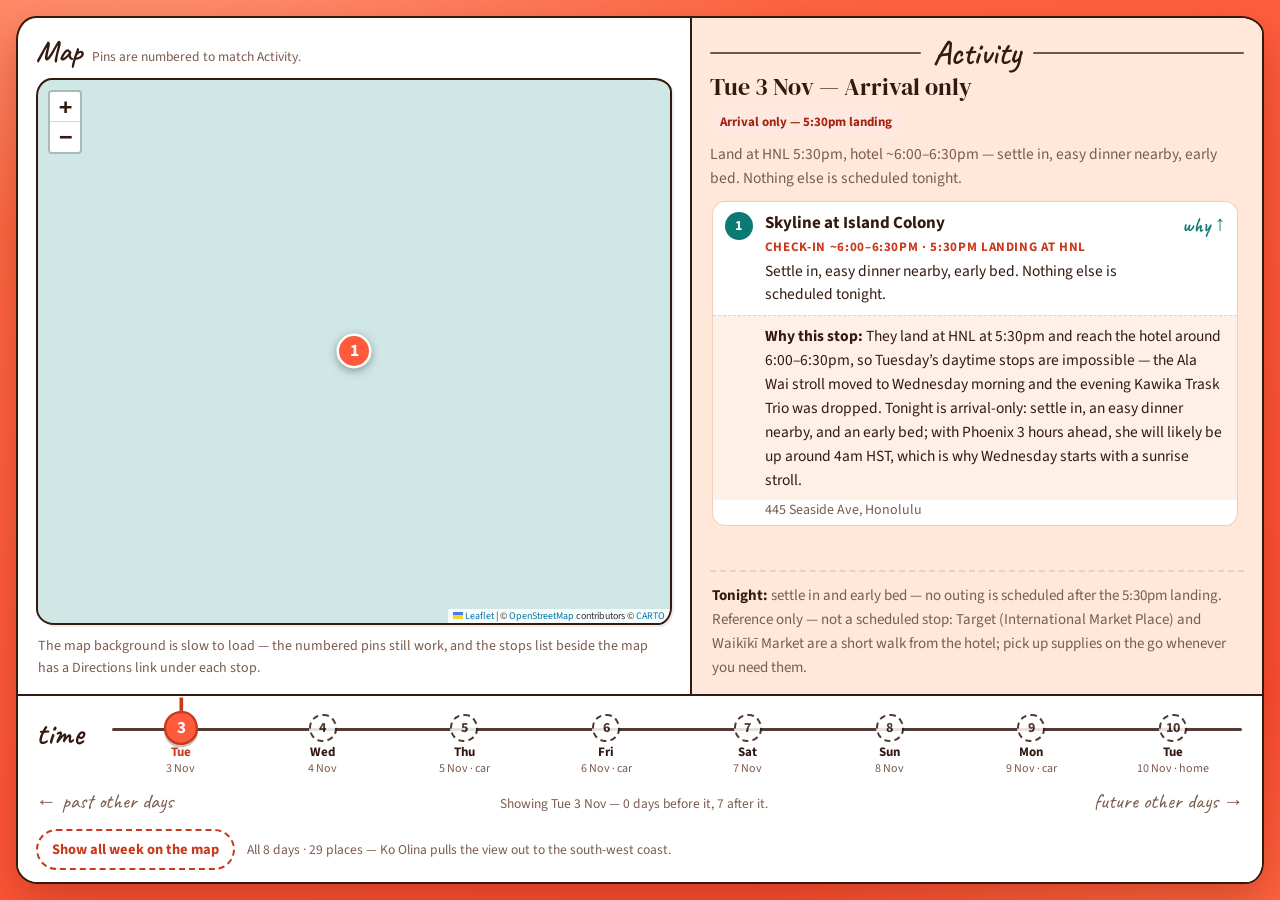
==== commit 12094f24: "new file:   assets/restaurants/aina-steak-and-seafood/food-desktop.jpg 	new file:   assets/restauran" ====
--- a/old_hawaii.html
+++ b/old_hawaii.html
@@ -188,7 +188,7 @@
         </div>
       </div>
       <div class="tl-captions"><span class="tl-cap">← past other days</span><span class="tl-status" id="timelineStatus" role="status">Showing Tue 3 Nov — 0 days before it, 7 after it.</span><span class="tl-cap">future other days →</span></div>
-      <div class="tl-all"><button class="allweek-btn" id="allWeekBtn" type="button" data-day="all" aria-pressed="false">Show all week on the map</button><span class="tl-all-note">All 8 days · 30 places — Ko Olina pulls the view out to the south-west coast.</span></div>
+      <div class="tl-all"><button class="allweek-btn" id="allWeekBtn" type="button" data-day="all" aria-pressed="false">Show all week on the map</button><span class="tl-all-note">All 8 days · 29 places — Ko Olina pulls the view out to the south-west coast.</span></div>
     </div>
   </div>
 </main>
@@ -224,7 +224,6 @@
     zoo:{label:"Honolulu Zoo",venue:"Honolulu Zoo",address:"151 Kapahulu Ave",locality:"Honolulu",region:"HI",lat:21.2647,lng:-157.8196,disp:"151 Kapahulu Ave, Honolulu"},
     makapuu:{label:"Makapu\u02bbu Point Lighthouse Trail",venue:"Makapu\u02bbu Point Lighthouse Trail",address:"",locality:"Honolulu",region:"HI",lat:21.30875,lng:-157.650475,disp:"Makapu\u02bbu Point, Honolulu"},
     kapiolani:{label:"Kapi\u02bbolani Regional Park",venue:"Kapi\u02bbolani Regional Park",address:"3840 Paki Ave",locality:"Honolulu",region:"HI",lat:21.2680,lng:-157.8290,disp:"3840 Paki Ave, Honolulu"},
-    shell:{label:"Waik\u012bk\u012b Shell",venue:"Waik\u012bk\u012b Shell",address:"",locality:"Honolulu",region:"HI",lat:21.2724,lng:-157.8165,disp:"Waik\u012bk\u012b Shell, Kapi\u02bbolani Park, Honolulu"},
     royalgrove:{label:"The Royal Grove, Royal Hawaiian Center",venue:"Royal Hawaiian Center",address:"2201 Kal\u0101kaua Ave",locality:"Honolulu",region:"HI",lat:21.2794,lng:-157.8297,disp:"2201 Kal\u0101kaua Ave, Honolulu"},
     imp:{label:"International Market Place \u2014 Queen\u2019s Court",venue:"International Market Place",address:"",locality:"Honolulu",region:"HI",lat:21.2785,lng:-157.8266,disp:"International Market Place, Honolulu"},
     beachwalk:{label:"Waik\u012bk\u012b Beach Walk Plaza",venue:"Waik\u012bk\u012b Beach Walk",address:"",locality:"Honolulu",region:"HI",lat:21.2798,lng:-157.8393,disp:"Waik\u012bk\u012b Beach Walk, Honolulu"},
@@ -234,12 +233,12 @@
   var DAYS={
     tue:{title:"Tue 3 Nov — Arrival only",badge:'<span class="badge no">Arrival only — 5:30pm landing</span>',summary:"Land at HNL 5:30pm, hotel ~6:00–6:30pm — settle in, easy dinner nearby, early bed. Nothing else is scheduled tonight.",nap:"<b>Tonight:</b> settle in and early bed — no outing is scheduled after the 5:30pm landing.",also:"Reference only — not a scheduled stop: Target (International Market Place) and Waikīkī Market are a short walk from the hotel; pick up supplies on the go whenever you need them.",stops:[
       S("hotel","Check-in ~6:00–6:30pm · 5:30pm landing at HNL","Settle in, easy dinner nearby, early bed. Nothing else is scheduled tonight.") ]},
-    wed:{title:"Wed 4 Nov — Canal stroll, hula morning, music evening",badge:'<span class="badge no">No swimming — jellyfish, high</span>',summary:"An early canal stroll before breakfast, free hula in the morning, the Aquarium after it — then free music with an easy exit.",nap:"<b>Protected nap ~12:15–3:00pm.</b> Nothing is scheduled over it.",also:"",stops:[
+    wed:{title:"Wed 4 Nov — Canal stroll, recovery morning, music evening",badge:'<span class="badge no">No swimming — jellyfish, high</span>',summary:"An early canal stroll before breakfast, then an unhurried recovery morning — a beachfront stroll near Waikīkī (along the sand, not in the water) and/or a wander through International Market Place when it opens, with the Aquarium at a flexible late-morning time — then free music with an easy exit, after the ~12:15–3:00pm rest.",nap:"<b>Protected nap ~12:15–3:00pm.</b> Nothing is scheduled over it.",also:"",stops:[
       S("alawai","~6:30–7:30am · early morning","Sunrise stroll behind the hotel, before breakfast — flat, paved and stroller-perfect along the canal."),
       S("hotel","Base","Pool is open, but today stays on land — jellyfish high."),
-      S("shell","9:30–10:30am","Kilohana Hula Show — free hula at the Waik\u012bk\u012b Shell, before the Aquarium."),
-      S("aquarium","~10:45am–12:00pm","$12 adults, under-3 free. About 1 hour, stroller-friendly, no timed ticket."),
-      S("kaimana","After the Aquarium","Stroll only — no swimming today. Check the lifeguard sign board first."),
+      S("kaimana","Unhurried morning · after breakfast","Beachfront stroll near Waikīkī — along the sand, not in the water. No swimming: the jellyfish window runs through Thu. Check the lifeguard sign board first."),
+      S("imp","Morning · when it opens · optional","Wander through International Market Place when it opens — the unhurried alternative or follow-on to the beachfront stroll. No booking; leave whenever.",{optional:true}),
+      S("aquarium","Late morning · flexible · ~1 hour","$12 adults, under-3 free. About 1 hour, stroller-friendly, no timed ticket — go whenever the morning suits, before the nap."),
       S("royalgrove","5:30–6:30pm","Pu\u02bbuhonua Trio — free live music at The Royal Grove. No ticket; leave the moment she is done."),
       S("imp","6:30–7:00pm · optional","O N\u0101 Lani Sunset Stories — free, at Queen\u2019s Court. A short optional follow-on from the Royal Grove.",{optional:true}) ]},
     thu:{title:"Thu 5 Nov — Car day 1: Windward Loop scenic drive",badge:'<span class="badge car">Hui car day 1 · Windward Loop</span>',summary:"Car day 1: the Windward Loop scenic drive, home by ~12:15pm for the nap. A no-ocean day on the jellyfish tail — it costs nothing. Laundry in the afternoon rest block; the Hyatt farmers market in the evening.",nap:"<b>Nap / rest ~12:15–3:00pm</b> — protected, nothing is scheduled over it. Laundry fits in this afternoon rest block, on a weekday rather than Sunday.",also:"Optional upgrade only: \u02bbAha\u02bbaina at the Royal Hawaiian also runs Thu (5:30–8pm). Don\u2019t book both it and P\u0101\u02bbina.",stops:[
@@ -285,10 +284,9 @@
       S("hotel","7–8pm · collect bags","Last rinse/change at the beach facilities, then collect bags, change her into travel clothes, feed her. Taxi 8:30pm for the ~11pm flight.") ]},
     all:{title:"The whole week at a glance",badge:'<span class="badge car">8 days · 3 car days</span>',summary:"Every place in the plan, in one view. Ko Olina pulls the view out to the south-west coast and the Windward Loop pulls it east to Kailua — pick a single day to see Waik\u012bk\u012b up close.",nap:"<b>Every day:</b> the 12–3pm nap is protected, except the no-room afternoon of Tue 10.",also:"",stops:[
       S("hotel","Every day","Base: 445 Seaside Ave. Check-in ~6:00–6:30pm Tue 3 after the 5:30pm landing; checkout noon Tue 10."),
-      S("alawai","Wed 4 · ~6:30–7:30am","The sunrise canal stroll, moved from arrival day — flat, paved and stroller-perfect, directly behind the hotel, before breakfast and the 9:30am hula show."),
-      S("shell","Wed 4 · 9:30–10:30am","Kilohana Hula Show — free hula at the Waik\u012bk\u012b Shell, before the Aquarium."),
-      S("aquarium","Wed 4 · ~10:45am–12:00pm","The Aquarium, after the hula show — the indoor outing on jellyfish days."),
-      S("kaimana","Wed 4","Stroll only on Wed — no swimming in the jellyfish window."),
+      S("alawai","Wed 4 · ~6:30–7:30am","The sunrise canal stroll, moved from arrival day — flat, paved and stroller-perfect, directly behind the hotel, before breakfast and an unhurried recovery morning."),
+      S("aquarium","Wed 4 · late morning · flexible · ~1 hour","The Aquarium, at a flexible late-morning time in the recovery morning — the indoor outing on jellyfish days."),
+      S("kaimana","Wed 4","Beachfront stroll only on Wed — along the sand, not in the water; no swimming, jellyfish window through Thu."),
       S("hwak","Wed 4 · backup only","House Without A Key: backup only if a Royal Grove show is cancelled — no longer the evening plan."),
       S("royal","Wed 4, Fri 6 & Tue 10","Royal Hawaiian Center: The Royal Grove free music Wed, 5:30–6:30pm, plus the Fri Steel Guitar performance, 5:30–6:30pm; early dinner and last stroll Tue 10 (listed 10am–9pm)."),
       S("hanauma","Thu 5 · Car day 1","Hanauma Bay lookout, viewpoint only — no beach entry, no tickets.",{mode:"driving"}),
@@ -304,7 +302,7 @@
       S("kcc","Sat 7","Saturday farmers market, before 9am."),
       S("alamoana","Sat 7 · Tue 10","Retreat-pace base camp: lagoon, shade, lifeguards, no car."),
       S("alamcenter","Tue 10","Ala Moana Center, listed Tue 10am–8pm: the Tue 10 afternoon cool/shade break, across from the beach park."),
-      S("imp","Wed 4 & Mon 9 · 6:30–7:00pm","O N\u0101 Lani Sunset Stories at Queen\u2019s Court — free, 30 minutes."),
+      S("imp","Wed 4 & Mon 9 · 6:30–7:00pm","O N\u0101 Lani Sunset Stories at Queen\u2019s Court — free, 30 minutes. Plus a Wed-morning wander through the Market Place when it opens, in the recovery morning."),
       S("makapuu","Mon 9 · Car day 3 · 8:00–9:30am walk","Makapu\u02bbu Point Lighthouse Trail: DLNR-listed, open 7:00am–6:45pm daily, fully paved 2-mile round trip climbing ~500 ft, free parking — the one stroller-able hike on O\u02bbahu. No shade; windy point in 20–22 mph trades.",{mode:"driving"}),
       S("zoo","Mon 9 · 10:30am–12:00pm on the drive back · Tue 10 optional","Honolulu Zoo: the second stop on car day 3, and the Waik\u012bk\u012b-only afternoon option on Tue 10. $21/adult, infants 0–2 free."),
       S("kapiolani","Mon 9 · Tue 10 optional","Kapi\u02bbolani Regional Park: Hawai\u02bbi\u2019s oldest and largest public park — 500+ acres of lawns, banyan and shade trees and walking paths under Diamond Head. The Zoo sits inside it, so the Mon stroll costs no extra travel; on Tue 10 its lawns are the Waik\u012bk\u012b-only option for the no-room nap.",{mode:"driving"}),
@@ -320,11 +318,11 @@
      matches each day’s stops array above. */
   var WHY={
     tue:["They land at HNL at 5:30pm and reach the hotel around 6:00–6:30pm, so Tuesday\u2019s daytime stops are impossible — the Ala Wai stroll moved to Wednesday morning and the evening Kawika Trask Trio was dropped. Tonight is arrival-only: settle in, an easy dinner nearby, and an early bed; with Phoenix 3 hours ahead, she will likely be up around 4am HST, which is why Wednesday starts with a sunrise stroll."],
-    wed:["Moved from arrival day because they land at 5:30pm: the baby\u2019s Phoenix body clock has her up ~4am HST, so a sunrise stroll behind the hotel fits before breakfast and the 9:30am Kilohana show. The flat, paved, stroller-perfect promenade — about 1.5 miles along the canal, where outrigger crews train — is best in daylight, since evenings can have biting bugs.",
-      "The pool is open, but the jellyfish calendar puts today at high probability and an infant cannot report a sting. Staying on land today costs nothing — the hula show and the Aquarium are the outing instead.",
-      "The Kilohana Hula Show at the Waik\u012bk\u012b Shell in Kapi\u02bbolani Park — free, Sun–Wed weekly, 9:30–10:30am, performed by Merrie Monarch dancers and the successor to the Kodak Hula Show. It follows the canal stroll, before the Aquarium, at the park edge the day already visits, so the free show costs no extra travel and no ticket.",
-      "Small, quiet and indoors, about an hour at a comfortable pace, stroller-friendly with no timed ticket. Now the next part of the morning, ~10:45am–12:00pm after the hula show, it fits before the ~12:15–3:00pm nap and pairs with the Kaimana stroll as one walkable outing, with no swimming in the jellyfish window.",
-      "The stroll is the point, not the water: Kaimana is a 20–25 minute walk east and a real morning outing, but today is stroll-only. Checking the lifeguard’s purple-flag board first is the rule on a high-probability jellyfish day.",
+    wed:["Moved from arrival day because they land at 5:30pm: the baby\u2019s Phoenix body clock has her up ~4am HST, so a sunrise stroll behind the hotel fits before breakfast and an unhurried recovery morning. The flat, paved, stroller-perfect promenade — about 1.5 miles along the canal, where outrigger crews train — is best in daylight, since evenings can have biting bugs.",
+      "The pool is open, but the jellyfish calendar puts today at high probability and an infant cannot report a sting. Staying on land today costs nothing — the unhurried recovery morning and the Aquarium are the outing instead.",
+      "Recovery after the flight day matters more than a show, so the morning stays unhurried: a beachfront stroll near Waik\u012bk\u012b, along the sand and not in the water — no swimming, since the box jellyfish window runs through Thu. Kaimana is a 20–25 minute walk east and a real morning outing, but today the stroll is the point, not the water. Checking the lifeguard\u2019s purple-flag board first is the rule on a high-probability jellyfish day.",
+      "The other half of the recovery morning, and/or its follow-on: a wander through International Market Place when it opens — shops and somewhere to sit, no booking and no fixed time, leave whenever. It is deliberately low-key after the flight day, and either the beachfront stroll or this wander, or both at whatever pace suits, fills the morning before the Aquarium and the ~12:15–3:00pm rest.",
+      "Small, quiet and indoors, about an hour at a comfortable pace, stroller-friendly with no timed ticket. Its timing is flexible — late morning, whenever the unhurried morning suits — it fits before the ~12:15–3:00pm nap and pairs with the beachfront stroll as one walkable outing, with no swimming in the jellyfish window.",
       "Free live music at The Royal Grove, Royal Hawaiian Center — the Pu\u02bbuhonua Trio, Wednesdays 5:30–6:30pm on the official Royal Hawaiian Center calendar (28 Oct–25 Nov run), free with no ticket and an easy exit the moment she is done. That easy exit is why it fills a jellyfish-day evening better than a booked luau. If the show is cancelled, the backup is House Without A Key at Halekulani — no ticket, lawn tables, and the same leave-when-done freedom.",
       "O N\u0101 Lani Sunset Stories at Queen\u2019s Court, International Market Place — free, Mon/Wed/Fri with a 6:30pm fall start, 30 minutes. An optional follow-on a short walk from the Royal Grove, ending the evening by 7:00pm with nothing booked and nothing to lose by skipping it."],
     thu:["Hui\u2019s station is in the P3 garage at the hotel, so the ~8:30am pickup needs no transfer — start 15 minutes early and photo-inspect the car in the app, as on the other car days, to cover the slow Bluetooth unlock in the garage and the zero-grace late fees. The loop is built around her: she naps in the car, in air conditioning, between stops, and the ~12:15pm return keeps the nap intact.",
@@ -363,10 +361,9 @@
       "Back in Waikīkī for a sunset promenade stroll and an early dinner a few minutes from the hotel. Royal Hawaiian Center lists Tue 10am–9pm, so there is no rush and no booking needed to wander, sit and eat before collecting the bags.",
       "There is no guaranteed shower after checkout, so the last rinse and change happen at the beach facilities. Back at the hotel in good time: collect bags, travel clothes and a feed before the taxi, then sleep clothes and a feed at takeoff — HNL has no nap room, and boarding is ~10:20pm."],
     all:["Base for all 8 days: check-in ~6:00–6:30pm Tue 3 after the 5:30pm landing, noon checkout Tue 10, free luggage storage after checkout.",
-      "Wed 4, ~6:30–7:30am: moved from Tue 3 because they land at 5:30pm; the flat, paved, stroller-perfect promenade directly behind the hotel — about 1.5 miles along the canal, where outrigger crews train — fits before breakfast and the 9:30am Kilohana show, as the baby\u2019s Phoenix body clock has her up ~4am HST, and daylight avoids the evening biting bugs.",
-      "Wed 4, 9:30–10:30am: the Kilohana Hula Show at the Waik\u012bk\u012b Shell — free, Sun–Wed weekly, Merrie Monarch dancers, successor to the Kodak Hula Show — before the Aquarium, at the park edge.",
-      "Wed 4, ~10:45am–12:00pm: the small, quiet, indoor outing on a high-probability jellyfish day, after the hula show and before the ~12:15–3:00pm nap.",
-      "Wed 4 stroll only — no swimming in the jellyfish window.",
+      "Wed 4, ~6:30–7:30am: moved from Tue 3 because they land at 5:30pm; the flat, paved, stroller-perfect promenade directly behind the hotel — about 1.5 miles along the canal, where outrigger crews train — fits before breakfast and an unhurried recovery morning, as the baby\u2019s Phoenix body clock has her up ~4am HST, and daylight avoids the evening biting bugs.",
+      "Wed 4, late morning, flexible: the small, quiet, indoor outing on a high-probability jellyfish day, at whatever late-morning time the unhurried recovery morning suits, before the ~12:15–3:00pm nap.",
+      "Wed 4 beachfront stroll only — along the sand, not in the water; no swimming, jellyfish window through Thu.",
       "Backup only: House Without A Key is the no-ticket fallback if a Royal Grove show is cancelled — no longer the Wed evening plan. Avoid Sun 8 — festival event at Halekulani.",
       "Wed 4, 5:30–6:30pm: The Royal Grove free music — Pu\u02bbuhonua Trio, free, no ticket, easy exit. Fri 6, 5:30–6:30pm: the Steel Guitar performance, free, on the way to the fireworks. Tue 10 ~5pm: early dinner and last stroll, minutes from the hotel.",
       "Thu 5, car day 1: Hanauma Bay lookout, viewpoint only — no beach entry, no tickets, five to fifteen minutes. A no-ocean viewpoint on the jellyfish tail day costs nothing.",
@@ -479,7 +476,7 @@
     if(allBtn) allBtn.setAttribute("aria-pressed",dayKey==="all"?"true":"false");
     if(tlStatusEl){
       tlStatusEl.textContent=dayKey==="all"
-        ?"Showing all week — 30 places. Pick a day on the timeline to focus it."
+        ?"Showing all week — 29 places. Pick a day on the timeline to focus it."
         :"Showing "+DAY_LABELS[dayKey]+" — "+cur+" day"+(cur===1?"":"s")+" before it, "+(DAY_ORDER.length-1-cur)+" after it.";
     }
   }
